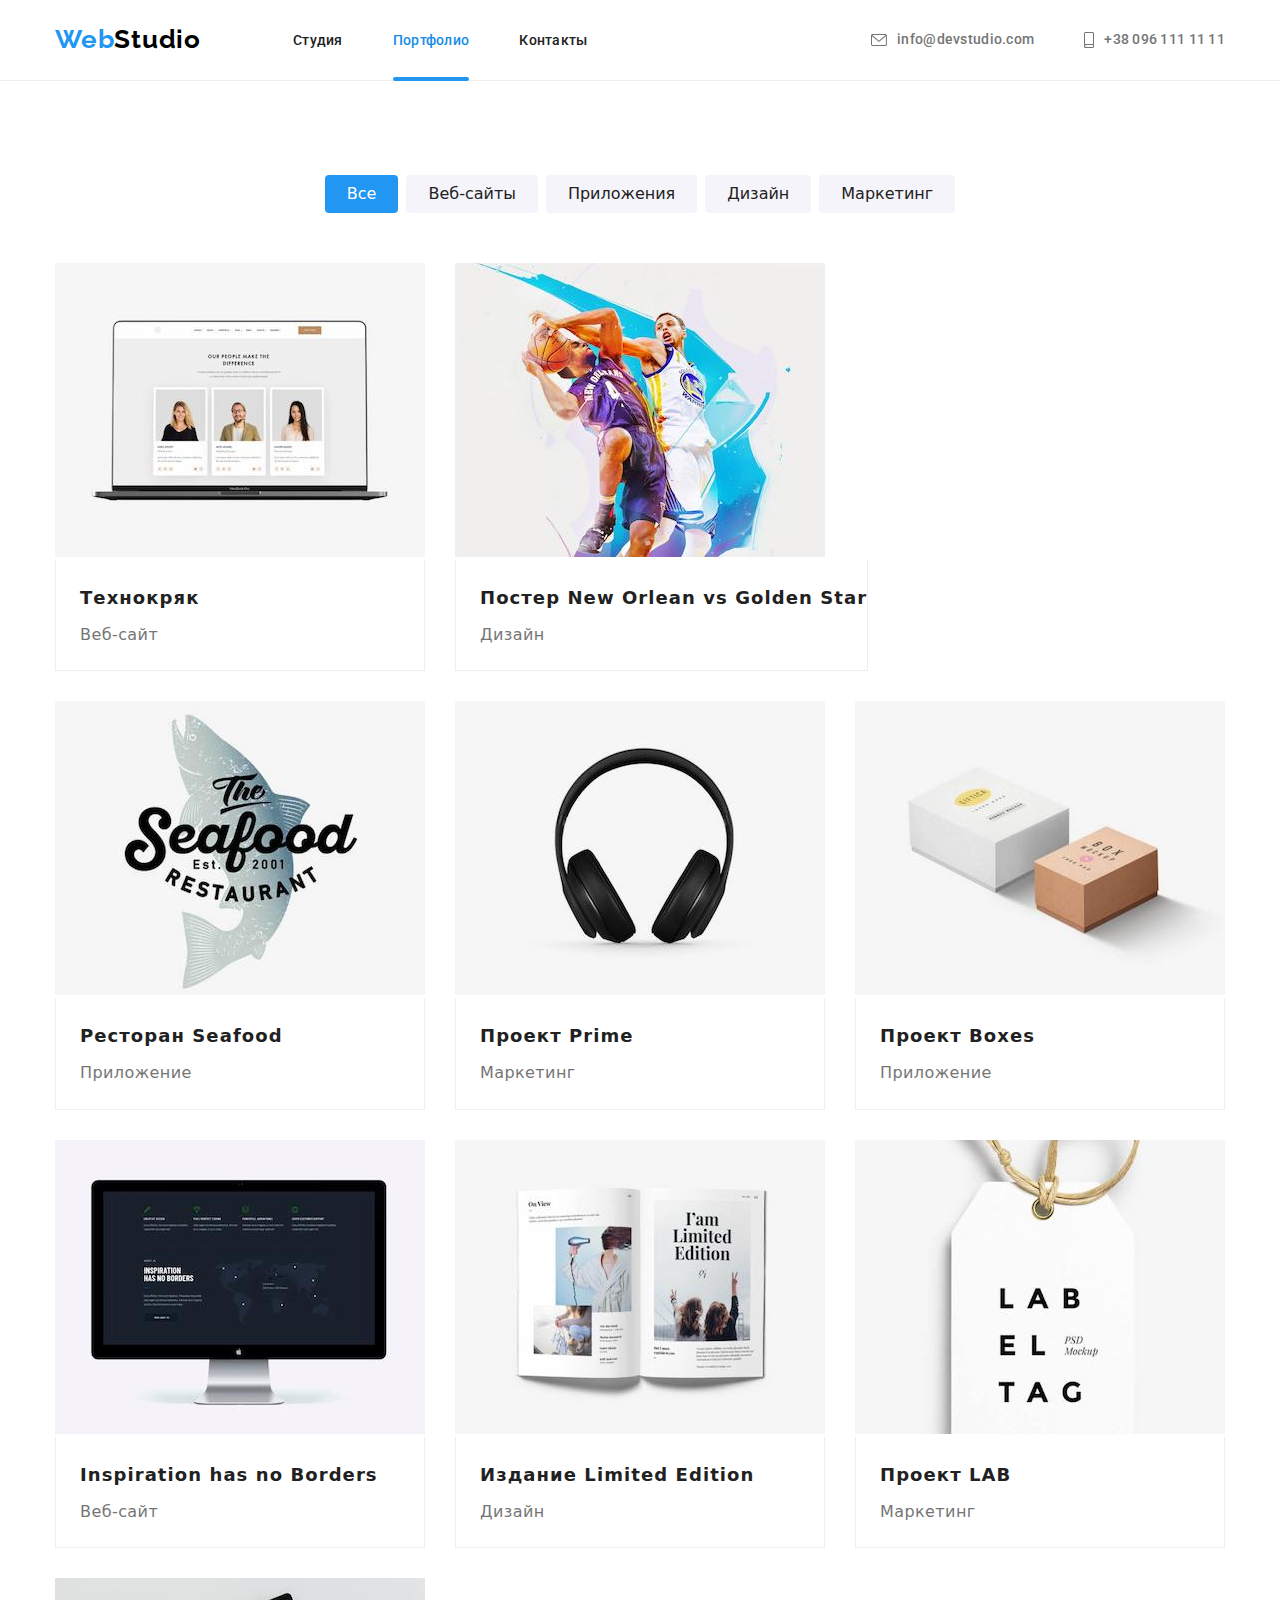
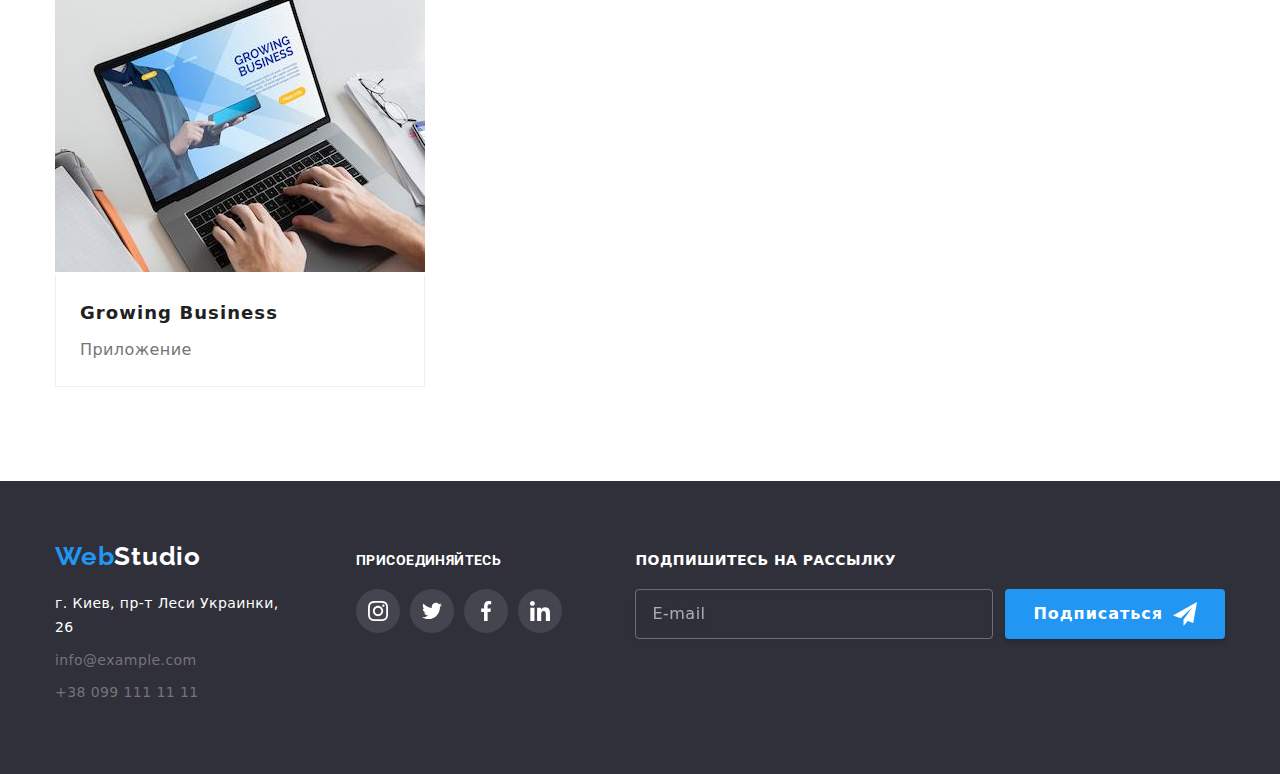
==== portfolio.html @ f3e34811 "Add files via upload" ====
<!DOCTYPE html>
<html lang="ru">
<head>
    <meta charset="UTF-8">
    <meta http-equiv="X-UA-Compatible" content="IE=edge">
    <meta name="viewport" content="width=device-width, initial-scale=1.0">
    <link rel="preconnect" href="https://fonts.googleapis.com">
    <link rel="preconnect" href="https://fonts.gstatic.com" crossorigin>
    <link href="https://fonts.googleapis.com/css2?family=Raleway:wght@700&family=Roboto:wght@400;500;700;900&display=swap" rel="stylesheet">
    <link rel="stylesheet" href="css/style.css">
    <link rel="stylesheet" href="css/modern-normalize.css">
    <title>Portfolio</title>
</head>
<body>
    <header class="header">
        <div class="header-conteiner container">
                <nav class="header-navigation">
                    <a href="" class="web header-logo">Web<span class="header-web">Studio</span></a>
                    <ul class="header-navigation-list">
                        <li class="header-navigation-item"><a href="index.html" class="header-nav-item">Студия</a></li>
                        <li class="header-navigation-item"><a href="portfolio.html" class="header-nav-item header-active">Портфолио</a></li>
                        <li class="header-navigation-item"><a href="" class="header-nav-item last">Контакты</a></li>
                    </ul>
                </nav>
                <ul class="header-contacts-list">
                    <li class="header-contact-li">
                        <a href="mailto:info@devstudio.com" class="header-contacts-item"><svg class="header-mail-icon">
                            <use href="images/icons.svg#icon-envelope"></use>
                        </svg>info@devstudio.com</a></li>
                    <li class="header-contact-li"><a href="tel:+380961111111" class="header-contacts-item"><svg class="header-phone-icon">
                        <use href="images/icons.svg#icon-smartphone"></use>
                    </svg>+38 096 111 11 11</a></li>
                </ul>
        </div>
</header>
    <main class="section">
        <div class="container">
            <h1 class="visually-hidden">Portfolio-main</h1>
                <ul class="portfolio-buttons">
                    <li><button type="button" class="button-active">Все</button></li>
                    <li><button type="button" class="second-buttons">Веб-сайты</button></li>
                    <li><button type="button" class="second-buttons">Приложения</button></li>
                    <li><button type="button" class="second-buttons">Дизайн</button></li>
                    <li><button type="button" class="second-buttons last">Маркетинг</button></li>
                </ul>
                <ul class="portfolio-list">
                    <li class="portfolio-item">
                        <a href="" class="portfolio-menu">
                            <div class="portfolio-menu-overlay">
                                <img src="images2/1.jpg" alt="Технокряк" width="370" height="294" class="portfolio-menu-img">
                                <p class="portfolio-overlay">Ресурс предлагает комплексные предложения с разным уровнем функционала и сервисов. Все это позволит посетителю получить исчерпывающие сведения о компании или частном лице.</p> 
                            </div>
                            <div class="portfolio-menu-text">                                
                                <h2 class="portfolio-list-head">Технокряк</h2>
                                <p class="portfolio-list-text">Веб-сайт</p>
                            </div>
                        </a>
                    </li>
                    <li class="portfolio-item">
                        <a href="" class="portfolio-menu">
                            <div class="portfolio-menu-overlay">
                                <img src="images2/2.jpg" alt="Постер" width="370" height="294" class="portfolio-menu-img">
                                <p class="portfolio-overlay">Ресурс предлагает комплексные предложения с разным уровнем функционала и сервисов. Все это позволит посетителю получить исчерпывающие сведения о компании или частном лице.</p> 
                            </div>                            
                            <div class="portfolio-menu-text"><h2 class="portfolio-list-head">Постер New Orlean vs Golden Star</h2>
                            <p class="portfolio-list-text">Дизайн</p></div>
                        </a>
                    </li>
                    <li class="portfolio-item">
                        <a href="" class="portfolio-menu">
                            <div class="portfolio-menu-overlay">
                                <img src="images2/3.jpg" alt="Ресторан" width="370" height="294" class="portfolio-menu-img">
                                <p class="portfolio-overlay">Ресурс предлагает комплексные предложения с разным уровнем функционала и сервисов. Все это позволит посетителю получить исчерпывающие сведения о компании или частном лице.</p> 
                            </div>                            
                            <div class="portfolio-menu-text"><h2 class="portfolio-list-head">Ресторан Seafood</h2>
                            <p class="portfolio-list-text">Приложение</p></div>
                        </a>
                    </li>
                    <li class="portfolio-item">
                        <a href="" class="portfolio-menu">
                            <div class="portfolio-menu-overlay">
                                <img src="images2/4.jpg" alt="Проект" width="370" height="294" class="portfolio-menu-img">
                                <p class="portfolio-overlay">Ресурс предлагает комплексные предложения с разным уровнем функционала и сервисов. Все это позволит посетителю получить исчерпывающие сведения о компании или частном лице.</p> 
                            </div>                            
                            <div class="portfolio-menu-text"><h2 class="portfolio-list-head">Проект Prime</h2>
                            <p class="portfolio-list-text">Маркетинг</p></div>
                        </a>
                    </li>
                    <li class="portfolio-item">
                        <a href="" class="portfolio-menu">
                            <div class="portfolio-menu-overlay">
                                <img src="images2/5.jpg" alt="Проект" width="370" height="294" class="portfolio-menu-img">
                                <p class="portfolio-overlay">Ресурс предлагает комплексные предложения с разным уровнем функционала и сервисов. Все это позволит посетителю получить исчерпывающие сведения о компании или частном лице.</p> 
                            </div>                            
                            <div class="portfolio-menu-text"><h2 class="portfolio-list-head">Проект Boxes</h2>
                            <p class="portfolio-list-text">Приложение</p></div>
                        </a>
                    </li>
                    <li class="portfolio-item">
                        <a href="" class="portfolio-menu">
                            <div class="portfolio-menu-overlay">
                                <img src="images2/6.jpg" alt="Вдохновение" width="370" height="294" class="portfolio-menu-img">
                                <p class="portfolio-overlay">Ресурс предлагает комплексные предложения с разным уровнем функционала и сервисов. Все это позволит посетителю получить исчерпывающие сведения о компании или частном лице.</p> 
                            </div>                            
                            <div class="portfolio-menu-text"><h2 lang="en" class="portfolio-list-head">Inspiration has no Borders</h2>
                            <p class="portfolio-list-text">Веб-сайт</p></div>
                        </a>
                    </li>
                    <li class="portfolio-item">
                        <a href="" class="portfolio-menu">
                            <div class="portfolio-menu-overlay">
                                <img src="images2/7.jpg" alt="Издание" width="370" height="294" class="portfolio-menu-img">
                                <p class="portfolio-overlay">Ресурс предлагает комплексные предложения с разным уровнем функционала и сервисов. Все это позволит посетителю получить исчерпывающие сведения о компании или частном лице.</p> 
                            </div>                            
                            <div class="portfolio-menu-text"><h2 class="portfolio-list-head"> Издание Limited Edition</h2>
                            <p class="portfolio-list-text">Дизайн</p></div>
                        </a>
                    </li>
                    <li class="portfolio-item">
                        <a href="" class="portfolio-menu">
                            <div class="portfolio-menu-overlay">
                                <img src="images2/8.jpg" alt="Проект" width="370" height="294" class="portfolio-menu-img">
                                <p class="portfolio-overlay">Ресурс предлагает комплексные предложения с разным уровнем функционала и сервисов. Все это позволит посетителю получить исчерпывающие сведения о компании или частном лице.</p> 
                            </div>                            
                            <div class="portfolio-menu-text"><h2 class="portfolio-list-head">Проект LAB</h2>
                            <p class="portfolio-list-text">Маркетинг</p></div>
                        </a>
                    </li>
                    <li class="portfolio-item">
                        <a href="" class="portfolio-menu">
                            <div class="portfolio-menu-overlay">
                                <img src="images2/9.jpg" alt="Бизнес" width="370" height="294" class="portfolio-menu-img">
                                <p class="portfolio-overlay">Ресурс предлагает комплексные предложения с разным уровнем функционала и сервисов. Все это позволит посетителю получить исчерпывающие сведения о компании или частном лице.</p> 
                            </div>
                            <div class="portfolio-menu-text"><h2 lang="en" class="portfolio-list-head">Growing Business</h2>
                            <p class="portfolio-list-text">Приложение</p></div>
                        </a>
                    </li>
                </ul> 
        </div>      
    </main>
    <footer>
        <div class="footer-container container">
            <div class="footer-part-first">
                <a href="" class="web last">Web<span class="footer-web">Studio</span></a>
                <address class="footer-addrerss">
                    <ul class="footer-list">
                        <li><p class="footer-addrerss-item">г. Киев, пр-т Леси Украинки, 26</p></li>
                        <li><a href="mailto:info@example.com" class="footer-addrerss-mail">info@example.com</a></li>
                        <li><a href="tel:+380991111111" class="footer-addrerss-mail">+38 099 111 11 11</a></li>
                    </ul>
                </address>
            </div>
            <div class="footer-connection">
                <p class="ftcnt-head">присоединяйтесь</p>
                <ul class="footer-connection-list">
                    <li class="footer-connection-item">
                        <a href="" class="footer-connect-sending">
                            <svg class="footer-connect-icon">
                                <use href="./images/icons.svg#icon-footerinstagram"></use>
                            </svg>
                        </a>
                    </li>
                    <li class="footer-connection-item">
                        <a href="" class="footer-connect-sending">
                            <svg class="footer-connect-icon">
                                <use href="./images/icons.svg#icon-footertwitter"></use>
                            </svg>
                        </a>
                    </li>
                    <li class="footer-connection-item">
                        <a href="" class="footer-connect-sending">
                            <svg class="footer-connect-icon">
                                <use href="./images/icons.svg#icon-footerfacebook"></use>
                            </svg>
                        </a>
                    </li>
                    <li class="footer-connection-item last">
                        <a href="" class="footer-connect-sending">
                            <svg class="footer-connect-icon">
                                <use href="./images/icons.svg#icon-footerlinkedin"></use>
                            </svg>
                        </a>
                    </li>
                </ul>
            </div>
            <div class="phonetic-div">
                <label for="footer-mail" class="phonetic-text">Подпишитесь на рассылку</label>
                <div class="phonetic">
                    <input type="text" name="phonetic" id="footer-mail" placeholder="E-mail" class="phonetic-input">
                    <button class="phonetic-btn" type="submit">Подписаться<svg class="phonetic-connect-icon">
                            <use href="./images/icons.svg#icon-telegram"></use>
                        </svg>
                    </button>
                </div>
            </div>
        </div>            
    </footer>
</body>
</html>
---- css/style.css ----
:root {
    --main: #fff;
    --sending: #2196F3;
    --after: #2196F3;
    --send-two: #188CE8;
    --main-text-color: #212121;
    --black: #000000;
    --second-main: #757575;
    --back: #2F303A;
    --second-back: #F5F4FA;
    --border-one: #ECECEC;
    --border-two: #EEEEEE;
    --border-three: #AFB1B8;
    --iconcolor: #AFB1B8;
    --footericon: #2F303A;
}
body {
    font-family: 'Roboto', sans-serif;
    background-color: var(--main);
    letter-spacing: 0.03em;
    font-size: 14px;
}
ul {list-style: none;
    margin: 0;
    padding: 0;
}
h1, h2, h3, h4, h5, h6, p {
    margin: 0;
    padding: 0;
}
img {
    max-width: 100%;
}
button {
    cursor: pointer;
}
.container {
    width: 1200px;
    padding-left: 15px;
    padding-right: 15px;
    margin-right: auto;
    margin-left: auto;
}
.our-job-head, 
.team-head, 
.first-button {
    text-align: center;
}
.team-list, 
.our-job-list, 
.details-list, .header, 
.header-navigation-list, 
.header-navigation, 
.header-contacts-list,
.portfolio-buttons {
    display: flex;
}
.section{
    padding-top: 94px;
    padding-bottom: 94px;
}
.visually-hidden {
    position: absolute;
    white-space: nowrap;
    width: 1px;
    height: 1px;
    overflow: hidden;
    border: 0;
    padding: 0;
    clip: rect(0 0 0 0);
    clip-path: inset(50%);
    margin: -1px;
  }

/*--------------------------------------HEADER-------------------------------------------*/

.header {
    align-items: center;
    justify-content: space-between;
    border-bottom: 1px solid var(--border-one);
}
.header-conteiner {
    display: inline-flex;
}
.header-navigation {
    align-items: center;

}
.header-logo {
    padding-top: 24px;
    padding-bottom: 25px;
}
.web {
    font-family: 'Raleway';
    color: var(--sending);
    text-decoration: none;
    font-weight: 700;
    font-size: 26px;
    line-height: 1.2;
    letter-spacing: 0.03em;
    margin-right: 92px;
}
.header-web {
    color: var(--black);
}
.header-navigation-list {


}
.header-navigation-item {

}
.header-nav-item {
    position: relative;
    font-family: 'Roboto';
    font-weight: 500;
    line-height: 1.1;
    letter-spacing: 0.02em;
    color: var(--main-text-color);
    margin-right: 50px;
    text-decoration: none;
    padding-top: 32px;
    padding-bottom: 32px;

}
.header-contacts-list {
    align-items: center;
    margin-left: auto;
}
.header-contact-li {
}
.header-mail-icon {
    width: 16px;
    height: 12px;
    margin-right: 10px;
    fill: currentColor;
}
.header-phone-icon {
    width: 10px;
    height: 16px;
    margin-right: 10px;
    fill: currentColor;
}
.header-contacts-item {
    font-family: 'Roboto';
    font-weight: 500;
    line-height: 1.1;
    letter-spacing: 0.02em;
    color: var(--second-main);
    text-decoration: none;
    display: flex;
    align-items: center;
    padding-top: 32px;
    padding-bottom: 32px;
}
.header-contact-li+.header-contact-li {
    margin-left: 50px;
}
.header-active {
    color: var(--send-two);
}
.header-active::after {
    content: '';
    position: absolute;
    bottom: -1px;
    left: 0;
    background-color: var(--after);
    border-radius: 2px;
    height: 4px;
    width: 100%;
}
.header-nav-item:hover, 
.header-nav-item:focus, 
.header-contacts-item:hover, 
.header-contacts-item:focus {
    position: relative;
    color: var(--sending);
    transition-property: color;
    transition-duration: 250ms;
    transition-timing-function: cubic-bezier(0.4, 0, 0.2, 1);
}
.header-mail-icon:hover,
.header-mail-icon:focus,
.header-phone-icon:hover,
.header-phone-icon:focus {
    fill: currentColor;
    transition-property: color;
    transition-duration: 250ms;
    transition-timing-function: cubic-bezier(0.4, 0, 0.2, 1);
}

/*------------------------------------FOOTER-----------------------------------*/

footer {
    background-color: var(--back);
    padding-top: 60px;
    padding-bottom: 60px;
}
.footer-container {
    display: flex;
    align-items: baseline;
}
.footer-part-first {

}
.footer-web {
    color: var(--main);
}
.footer-list {
    padding-left: 0;
    width: 231px;
}
.footer-addrerss {
    font-style: normal;
    margin-top: 20px;
}
.footer-addrerss-item {
    color: var(--main);
    margin-bottom: 0;
    line-height: 1.7;
    font-weight: 400;
    margin-bottom: 9px;
}
.footer-addrerss-tel, 
.footer-addrerss-mail {
    color: var(--second-main);
    line-height: 1.7;
    font-weight: 400;
    text-decoration: none;
}
.footer-addrerss-tel:hover, 
.footer-addrerss-mail:hover, 
.footer-addrerss-tel:focus, 
.footer-addrerss-mail:focus {
    color: var(--sending);
    transition-property: color;
    transition-duration: 250ms;
    transition-timing-function: cubic-bezier(0.4, 0, 0.2, 1);
} 
.footer-addrerss-mail {
    margin-bottom: 9px;
    display: block;
}
.footer-connection {
    margin-left: 70px;
}
.ftcnt-head {
    font-family: 'Roboto', sans-serif;
    font-weight: 700;
    font-size: 14px;
    line-height: 1.14;
    text-transform: uppercase;
    color: var(--main);
    margin-bottom: 20px;
}
.footer-connection-list {
    display: flex;
}
.footer-connection-item {
    width: 44px;
    height: 44px;
    margin-right: 10px;
    border-radius: 50%;
    text-align: center;
    background: rgba(255, 255, 255,0.1);
}
.footer-connect-sending {

}
.footer-connect-icon {
    width: 44px;
    height: 44px;
    padding: 12px;
    fill: var(--main);
}
.footer-connection-item:hover,
.footer-connection-item:active {
    background-color: var(--sending);
    opacity: 1;
    transition-property: background-color;
    transition-duration: 250ms;
    transition-timing-function: cubic-bezier(0.4, 0, 0.2, 1);
}



/*------------------------------------phonetic-----------------------------------*/
.phonetic-div {
    margin-left: auto;
}

.phonetic {
    display: flex;
    justify-content: center;
    align-items: center;
    margin-top: 20px;

}

.phonetic-text {
    font-style: normal;
    font-weight: 700;
    font-size: 14px;
    line-height: 1.14;
    letter-spacing: 0.03em;
    text-transform: uppercase;
    color: var(--main);
    margin-bottom: 20px;
    
}

.phonetic-input {
    width: 358px;
    height: 50px;
    border: 1px solid rgba(255, 255, 255, 0.3);
    box-sizing: border-box;
    filter: drop-shadow(0px 4px 4px rgba(0, 0, 0, 0.15));
    border-radius: 4px;
    background-color: transparent;
    padding-left: 16px;
    color: rgba(255, 255, 255, 0.6);
}

.phonetic-input:hover,
.phonetic-input:focus {
    border: 1px solid var(--sending);
    transition-property: border;
    transition-duration: 250ms;
    transition-timing-function: cubic-bezier(0.4, 0, 0.2, 1);
}
.phonetic-input::placeholder {
    font-style: normal;
    font-weight: 400;
    font-size: 16px;
    line-height: 1.25;
    display: flex;
    align-items: center;
    letter-spacing: 0.03em;
    color: rgba(255, 255, 255, 0.6);
}

.phonetic-btn {
    padding: 10px 28px;
    margin-left: 12px;   
    font-style: normal;
    font-weight: 700;
    font-size: 16px;
    line-height: 1.88;
    display: flex;
    align-items: center;
    text-align: center;
    letter-spacing: 0.06em;
    color: var(--main);
    background-color: var(--sending);
    box-shadow: 0px 4px 4px rgba(0, 0, 0, 0.15);
    border-radius: 4px;
    border: none;
}

.phonetic-connect-icon {
    width: 24px;
    height: 24px;
    margin-left: 10px;

}


/*-----------------------FIRST MAIN  SECTION-----------------------------------*/

.main-section {
    max-width: 1600px;
    margin: 0 auto;
    background-color: var(--back);
    background-image: linear-gradient(rgba(47, 48, 58, 0.4), rgba(47, 48, 58, 0.4)), url('../images/bgimghw4.jpg');
    background-position: center;
    background-repeat: no-repeat;
    padding-top: 200px;
    padding-bottom: 200px;
    text-align: center;
}
.main-container {

}
.main-header {
    color: var(--main);
    font-weight: 900;
    font-size: 44px;
    line-height: 1.4;
    letter-spacing: 0.06em;
    text-transform: uppercase;
    margin-bottom: 30px;
}
.first-button {
    color: var(--main);
    background-color: var(--sending);
    font-family: inherit;
    font-weight: 700;
    font-size: 16px;
    line-height: 1.9;
    letter-spacing: 0.06em;
    padding: 10px 32px;
    border-radius: 4px;
    border: none;
}
.first-button:hover {
    background-color: var(--send-two);
    transition-property: background-color;
    transition-duration: 250ms;
    transition-timing-function: cubic-bezier(0.4, 0, 0.2, 1);
}

/*------------------------------------DETAILS-----------------------------------*/

.details-list {

}
.details-item {
    width: 270px;
    margin-right: 30px;
}
.details-icon-container {
    height: 120px;
    align-items: center;
    justify-content: center;
    display: flex;
    background-color: var(--second-back);
    margin-bottom: 30px;
}
.details-icon {
    width: 70px;
    height: 70px;
}
.details-head {
    font-family: 'Roboto';
    color: var(--main-text-color);
    font-weight: 700;
    font-size: 14px;
    line-height: 1.1;
    text-transform: uppercase;
    margin-bottom: 10px;
}
.details-text {
    color: var(--second-main);
    font-weight: 400;
    line-height: 1.7;
}

/*--------------------------------------WORK-------------------------------------------*/

.webpict {
    max-width: 100%;
    display: block;
    height: auto;
}
.job {
    padding-top: 0;
}
.our-job-head {
    color: var(--main-text-color);
    font-weight: 700;
    font-size: 36px;
    line-height: 1.2;
    text-align: center;
    margin-bottom: 50px;
    margin-top: 0;
}
.our-job-list,
.team-list {
    justify-content: space-between;
    padding: 0;
}
.our-job-item {
    position: relative;
}
.job-text {
    position: absolute;
    width: 100%;
    height: 70px;
    display: flex;
    align-items: center;
    justify-content: center;
    bottom: 0;
    color: var(--main);
    font-weight: 700;
    font-size: 14px;
    line-height: 1.14;
    text-align: center;
    letter-spacing: 0.03em;
    text-transform: uppercase;
    background-color: rgba(47, 48, 58, 0.8);
}

/*--------------------------------------TEAM-------------------------------------------*/

.team-section {
    background-color: var(--second-back);
}
.team-head {
    color: var(--main-text-color);
    font-weight: 700;
    font-size: 36px;
    line-height: 1.2;
    text-align: center;
    margin-bottom: 50px;
    margin-top: 0;
}
.team-item {
    background-color: var(--main);
    box-shadow: 0px 1px 3px rgba(0, 0, 0, 0.12), 0px 1px 1px rgba(0, 0, 0, 0.14), 0px 2px 1px rgba(0, 0, 0, 0.2);
    border-radius: 0px 0px 4px 4px;
}
.name {
    font-weight: 500;
    font-size: 16px;
    line-height: 1.2;
    text-align: center;
    margin-bottom: 10px;
    margin-top: 30px;
}
.profession {
    color: var(--second-main);
    font-weight: 400;
    font-size: 16px;
    line-height: 1.2;
    text-align: center;
    margin-bottom: 16px;
}
.team-connection {

}
.team-connect-list {
    display: flex;
    justify-content: center;
    margin-bottom: 30px;
}
.team-connect-item {
    width: 44px;
    height: 44px;
    border-radius: 50%;
    margin-right: 10px;
    text-align: center;
}
.team-connect-sending {
    transition-property: fill;
    transition-duration: 250ms;
    transition-timing-function: cubic-bezier(0.4, 0, 0.2, 1);

}
.team-connect-item:hover,
.team-connect-item:focus {
    background-color: var(--sending);
    opacity: 1;
    fill: var(--main);
    transition-property: background-color, fill;
    transition-duration: 250ms;
    transition-timing-function: cubic-bezier(0.4, 0, 0.2, 1);
} 
.team-connect-icon:hover,
.team-connect-icon:focus {
    fill: var(--main);
    opacity: 1;
}
.team-connect-icon {
    text-align: center;
    width: 44px;
    height: 44px;
    padding: 12px;
    fill: var(--iconcolor);
}

/*-------------------------------------CLIENTS------------------------*/

.clients {
}
.clients-head {
    font-weight: 700;
    font-size: 36px;
    line-height: 1.17;
    text-align: center;
    letter-spacing: 0.03em;
    color: var(--main-text-color);
    margin-bottom: 50px;
}
.clients-list {
    display: flex;
}
.clients-item {
    margin-right: 30px;
    text-align: center;
}
.clients-sending {

}
.clients-icon {
    width: 170px;
    height: 92px;
    fill: var(--iconcolor);
    padding: 16px 32px;
    border-radius: 4px;
    border: 1px solid var(--border-three);
}
.clients-icon:hover,
.clients-icon:focus {
    fill: var(--sending);
    fill-opacity: 1;
    border: 1px solid var(--sending);
    transition-property: fill, border;
    transition-duration: 250ms;
    transition-timing-function: cubic-bezier(0.4, 0, 0.2, 1);
}

/*--------------------------------------PORTFOLIO-------------------------------------------*/

.portfolio-buttons {
    justify-content: center;
    margin-bottom: 50px;
    margin-top: 0;
}
.button-active,
.second-buttons {
    font-family: inherit;
    font-weight: 500;
    font-size: 16px;
    line-height: 1.6;
    text-align: center;
    padding: 6px 22px;
    border: none;
    margin-right: 8px;
    border-radius: 4px;
}
.button-active {
    color: var(--main);
    background-color: var(--sending);
}
.second-buttons {
    color: var(--main-text-color);
    background-color: var(--second-back);
}
.button-active:hover,
.second-buttons:hover,
.button-active:focus,
.second-buttons:focus {
    background-color: var(--sending);
    color: var(--main);
    box-shadow: 0px 3px 1px rgba(0, 0, 0, 0.1), 0px 1px 2px rgba(0, 0, 0, 0.08), 0px 2px 2px rgba(0, 0, 0, 0.12);
    transition-property: background-color, color, box-shadow;
    transition-duration: 250ms;
    transition-timing-function: cubic-bezier(0.4, 0, 0.2, 1);
}  
.portfolio-menu {
    text-decoration: none;
    display: block;
}
.portfolio-menu-overlay {
    position: relative;
    overflow: hidden;
}
.portfolio-menu-img {
    margin-bottom: 0;
}
.portfolio-menu-text {
    border-left: 1px solid var(--border-two);
    border-right: 1px solid var(--border-two);
    border-bottom: 1px solid var(--border-two);
    padding: 20px 0 20px 24px;
    overflow: hidden;
}
.portfolio-list {
    display: flex;
    flex-wrap: wrap;
    margin-left: -30px;
    margin-top: -30px;
}
.portfolio-item {
    margin-top: 30px;
    margin-left: 30px;
}
.portfolio-menu:hover {
    box-shadow: 0px 1px 1px rgba(0, 0, 0, 0.12), 0px 4px 4px rgba(0, 0, 0, 0.06), 1px 4px 6px rgba(0, 0, 0, 0.16);
    transition-property: box-shadow;
    transition-duration: 250ms;
    transition-timing-function: cubic-bezier(0.4, 0, 0.2, 1);
}
.portfolio-menu:hover .portfolio-overlay {
    transform: translateY(0);
    transition-property: transform;
    transition-duration: 250ms;
    transition-timing-function: cubic-bezier(0.4, 0, 0.2, 1);
}
.portfolio-list-head {
    color: var(--main-text-color);
    font-weight: 700;
    font-size: 18px;
    line-height: 2;
    letter-spacing: 0.06em;
    margin-bottom: 4px;
}
.portfolio-list-text {
    color: var(--second-main);
    font-weight: 400;
    font-size: 16px;
    line-height: 1.9;
}
.portfolio-overlay {
    position: absolute;
    width: 100%;
    height: 100%;
    right: 0;
    bottom: 0;
    font-weight: 400;
    font-size: 18px;
    line-height: 1.55;
    letter-spacing: 0.03em;
    color: var(--main);
    background: rgba(33, 150, 243, 0.9);
    transform: translateY(100%);
    transition-duration: 250ms;
    transition-timing-function: cubic-bezier(0.4, 0, 0.2, 1);
    padding-left: 24px;
    padding-right: 24px;
    padding-top: 63px;
}


/*-----------------------MODAL MAIN---------------------------------*/
.backdrop {
    position: fixed;
    top: 0;
    left: 0;
    width: 100%;
    height: 100%;
    background-color: rgba(0, 0, 0, 0.2);
    transform: scale(1);
    transition-duration: 250ms;
    transition-timing-function: cubic-bezier(0.4, 0, 0.2, 1);
}
.backdrop.is-hidden {
    visibility: hidden;
    opacity: 0;
    pointer-events: none;
}
.modal-main {
    position: absolute;
    top: 50%;
    left: 50%;
    transform: translate(-50%, -50%);
    width: 528px;
    height: 581px;
    background-color: var(--main);
    border-radius: 4px;
    align-items: center;
    padding: 40px;


}
.modal-main-text {
}
.modal-close-btn {
    position: absolute;
    top: 8px;
    right: 8px;
    width: 30px;
    height: 30px;
    border-radius: 50%;
    border: 1px solid rgba(0, 0, 0, 0.1);
    background-color: transparent;
    justify-content: center;
}
.modal-close-btn-icon {
    position: absolute;
    top: 50%;
    left: 50%;
    transform: translate(-50%, -50%);
    width: 30px;
    height: 30px;
    padding: 10px;
    text-align: center;
}

.modal-close-btn-icon:hover, .modal-close-btn-icon:focus {
    fill: var(--sending);
}


.modal-top-text {
    font-style: normal;
    font-weight: 700;
    font-size: 20px;
    line-height: 1.15;
    text-align: center;
    letter-spacing: 0.03em;
    color: var(--main-text-color);
    margin-bottom: 12px;
}

.modal-label {
    font-family: 'Roboto';
    font-style: normal;
    font-weight: 400;
    font-size: 12px;
    line-height: 1.17;
    letter-spacing: 0.01em;
    color: var(--second-main);
}

.modal-input {
    height: 40px;
    border: 1px solid rgba(33, 33, 33, 0.2);
    border-radius: 4px;
    width: 100%;
    margin-top: 4px;
    margin-bottom: 10px;
    padding-left: 42px;
    transition-property: border, outline;
    transition-duration: 250ms;
    transition-timing-function: cubic-bezier(0.4, 0, 0.2, 1);
}

.modal-input:hover, .modal-input:focus {
        border: 1px solid var(--sending);
        outline: var(--sending);
}

.modal-textarea {
    height: 120px;
    width: 100%;
    border: 1px solid rgba(33, 33, 33, 0.2);
    border-radius: 4px;
    resize: none;
    padding: 12px 16px;
    margin-top: 4px;
    margin-bottom: 20px;
        transition-property: border, outline;
            transition-duration: 250ms;
            transition-timing-function: cubic-bezier(0.4, 0, 0.2, 1);
}

.modal-textarea:hover, .modal-textarea:focus{
            border: 1px solid var(--sending);
            outline: var(--sending);

}
.modal-textarea:placeholder {
    font-style: normal;
    font-weight: 400;
    font-size: 12px;
    line-height: 1.17;
    letter-spacing: 0.01em;
    color: rgba(117, 117, 117, 0.5);
}

.modal-div {
    position: relative;
}

.modal-name-icon {
    position: absolute;
    width: 18px;
    height: 18px;
    left: 12px;
    top: 45%;
    fill: currentColor;
    transform: translateY(-50%);
}

.modal-input:hover,
.modal-input:focus + .modal-name-icon {
    fill: var(--sending);
}


.modal-button {
    color: var(--main);
    background-color: var(--sending);
    font-family: inherit;
    font-weight: 700;
    font-size: 16px;
    line-height: 1.9;
    letter-spacing: 0.06em;
    padding: 10px 55px;
    border-radius: 4px;
    border: none;
    margin-top: 30px;
    margin-right: auto;
    margin-left: auto;
    display: flex;
}


.modal-check-text {
        font-weight: 400;
        font-size: 14px;
        line-height: 1.7;
        letter-spacing: 0.03em;
        color: var(--second-main);
}

.modal-check-span {
    display: flex;
    justify-content: center;
    align-items: center;
}

.modal-check-span::before {
    content: '';
    width: 16px;
    height: 15px;
    border: 2px solid var(--main-text-color);
    border-radius: 2px;
    display: inline-block;
    margin-right: 8px;
    transition-property: border;
    transition-duration: 250ms;
    transition-timing-function: cubic-bezier(0.4, 0, 0.2, 1);
}

.modal-check-span:focus::before,
.modal-check-span:hover::before {
    border: 2px solid var(--sending);

}

.checkbox:checked + .modal-check-span::before {
    background-origin: border-box;
    background-size: contain;
    background-position: center;
    border-color: transparent;
    background-color: var(--main);
    background-image: url('../images/iconcheck.svg');
}

.checkbox:hover + .modal-check-span::before,
.checkbox:focus +.modal-check-span::before {
    border: 2px solid var(--sending);
}


.modal-link {
        font-weight: 400;
        font-size: 14px;
        line-height: 1.7;
        letter-spacing: 0.03em;
        text-decoration-line: underline;
        color: var(--sending);
}

/*---------------------IMPORTANT-------------*/
.last {
    margin-right: 0;
}
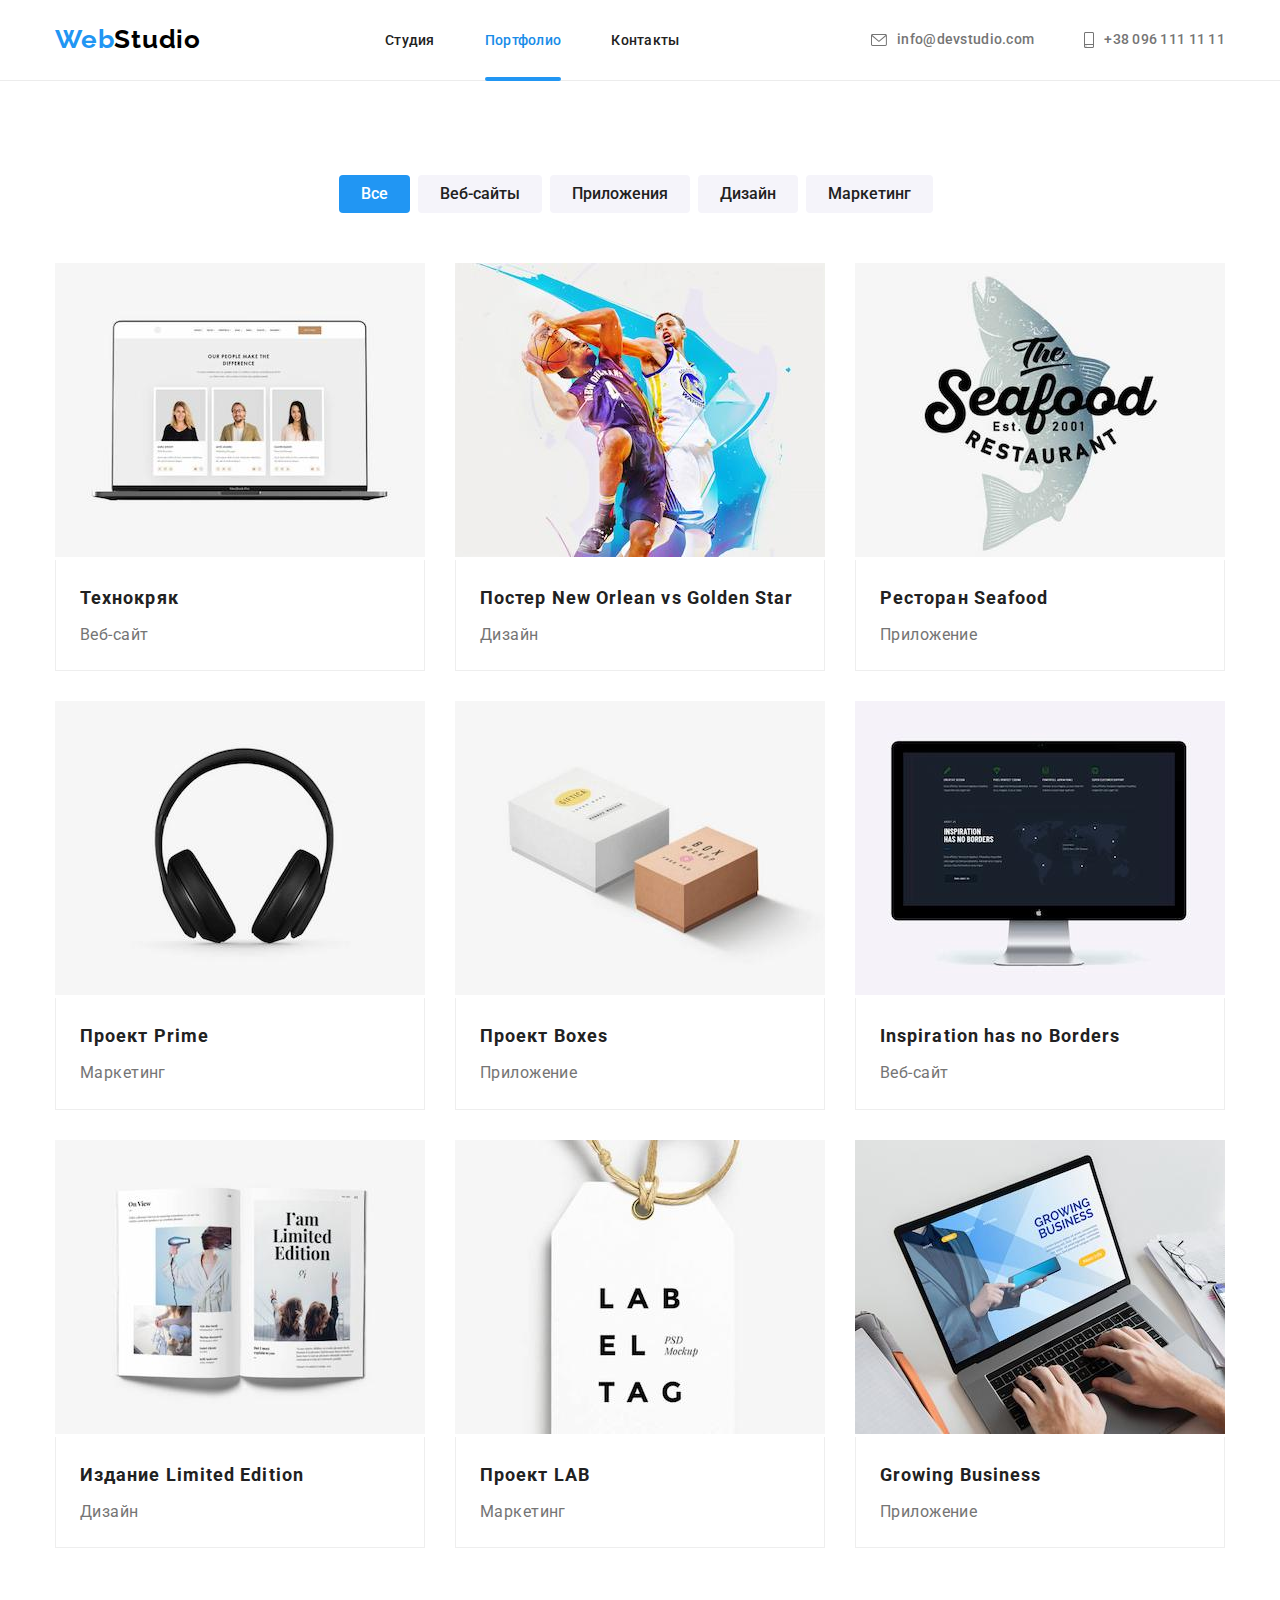
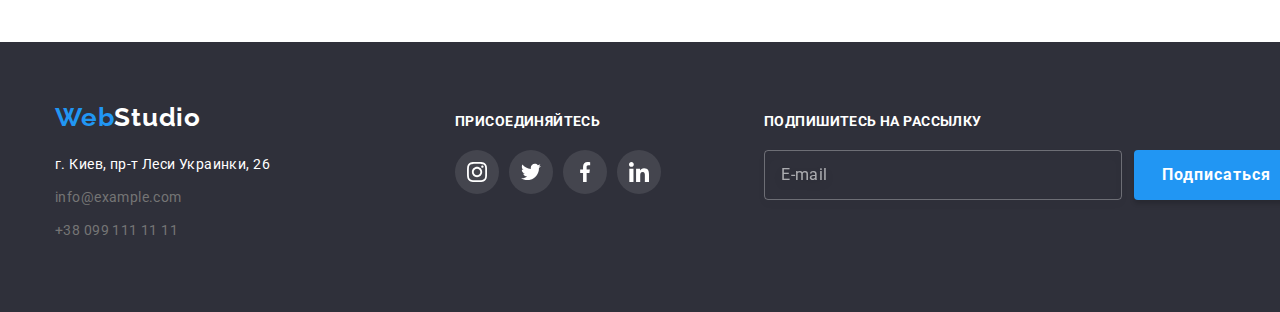
==== commit 1c0126ea: "add" ====
--- a/portfolio.html
+++ b/portfolio.html
@@ -9,192 +9,213 @@
     <link href="https://fonts.googleapis.com/css2?family=Raleway:wght@700&family=Roboto:wght@400;500;700;900&display=swap" rel="stylesheet">
     <link rel="stylesheet" href="css/style.css">
     <link rel="stylesheet" href="css/modern-normalize.css">
+    <link rel="stylesheet" href="css/main.min.css">
     <title>Portfolio</title>
 </head>
 <body>
     <header class="header">
-        <div class="header-conteiner container">
-                <nav class="header-navigation">
-                    <a href="" class="web header-logo">Web<span class="header-web">Studio</span></a>
-                    <ul class="header-navigation-list">
-                        <li class="header-navigation-item"><a href="index.html" class="header-nav-item">Студия</a></li>
-                        <li class="header-navigation-item"><a href="portfolio.html" class="header-nav-item header-active">Портфолио</a></li>
-                        <li class="header-navigation-item"><a href="" class="header-nav-item last">Контакты</a></li>
-                    </ul>
-                </nav>
-                <ul class="header-contacts-list">
-                    <li class="header-contact-li">
-                        <a href="mailto:info@devstudio.com" class="header-contacts-item"><svg class="header-mail-icon">
-                            <use href="images/icons.svg#icon-envelope"></use>
-                        </svg>info@devstudio.com</a></li>
-                    <li class="header-contact-li"><a href="tel:+380961111111" class="header-contacts-item"><svg class="header-phone-icon">
-                        <use href="images/icons.svg#icon-smartphone"></use>
-                    </svg>+38 096 111 11 11</a></li>
+        <div class="container header__container">
+            <nav class="navigation">
+                <a href="" class="logo header__logo">Web<span class="logo logo--dark">Studio</span>
+                </a>
+                <ul class="navigation-list">
+                    <li class="navigation-list__item">
+                        <a href="index.html" class="navigation-list__link ">Студия</a>
+                    </li>
+                    <li class="navigation-list__item">
+                        <a href="portfolio.html" class="navigation-list__link navigation-list__link--active">Портфолио</a>
+                    </li>
+                    <li class="navigation-list__item">
+                        <a href="" class="navigation-list__link">Контакты</a>
+                    </li>
                 </ul>
+            </nav>
+            <ul class="contacts">
+                <li class="contacts__item">
+                    <a href="mailto:info@devstudio.com" class="contacts__link"><svg class="contacts__mail-icon">
+                            <use href="./images/icons.svg#icon-envelope"></use>
+                        </svg>info@devstudio.com</a>
+                </li>
+                <li class="contacts__item">
+                    <a href="tel:+380961111111" class="contacts__link"><svg class="contacts__tel-icon">
+                            <use href="./images/icons.svg#icon-smartphone"></use>
+                        </svg>+38 096 111 11 11</a>
+                </li>
+            </ul>
         </div>
-</header>
+    </header>
     <main class="section">
         <div class="container">
             <h1 class="visually-hidden">Portfolio-main</h1>
-                <ul class="portfolio-buttons">
-                    <li><button type="button" class="button-active">Все</button></li>
-                    <li><button type="button" class="second-buttons">Веб-сайты</button></li>
-                    <li><button type="button" class="second-buttons">Приложения</button></li>
-                    <li><button type="button" class="second-buttons">Дизайн</button></li>
-                    <li><button type="button" class="second-buttons last">Маркетинг</button></li>
+                <ul class="btn-list">
+                    <li class="btn-list__item">
+                        <button type="button" class="btn-list__btn btn-list__btn--active">Все</button>
+                    </li>
+                    <li class="btn-list__item">
+                        <button type="button" class="btn-list__btn">Веб-сайты</button>
+                    </li>
+                    <li class="btn-list__item">
+                        <button type="button" class="btn-list__btn">Приложения</button>
+                    </li>
+                    <li class="btn-list__item">
+                        <button type="button" class="btn-list__btn">Дизайн</button>
+                    </li>
+                    <li class="btn-list__item">
+                        <button type="button" class="btn-list__btn">Маркетинг</button>
+                    </li>
                 </ul>
                 <ul class="portfolio-list">
-                    <li class="portfolio-item">
-                        <a href="" class="portfolio-menu">
-                            <div class="portfolio-menu-overlay">
-                                <img src="images2/1.jpg" alt="Технокряк" width="370" height="294" class="portfolio-menu-img">
-                                <p class="portfolio-overlay">Ресурс предлагает комплексные предложения с разным уровнем функционала и сервисов. Все это позволит посетителю получить исчерпывающие сведения о компании или частном лице.</p> 
+                    <li class="portfolio-list__item">
+                        <a href="" class="portfolio-list__link">
+                            <div class="portfolio-list__overlay">
+                                <img src="images2/1.jpg" alt="Технокряк" width="370" height="294" class="portfolio-list__img">
+                                <p class="portfolio-list__overlay-text">Ресурс предлагает комплексные предложения с разным уровнем функционала и сервисов. Все это позволит посетителю получить исчерпывающие сведения о компании или частном лице.</p> 
                             </div>
-                            <div class="portfolio-menu-text">                                
-                                <h2 class="portfolio-list-head">Технокряк</h2>
-                                <p class="portfolio-list-text">Веб-сайт</p>
+                            <div class="portfolio-list__text-div">
+                                <h2 class="portfolio-list__head">Технокряк</h2>
+                                <p class="portfolio-list__text">Веб-сайт</p>
                             </div>
                         </a>
                     </li>
-                    <li class="portfolio-item">
-                        <a href="" class="portfolio-menu">
-                            <div class="portfolio-menu-overlay">
-                                <img src="images2/2.jpg" alt="Постер" width="370" height="294" class="portfolio-menu-img">
-                                <p class="portfolio-overlay">Ресурс предлагает комплексные предложения с разным уровнем функционала и сервисов. Все это позволит посетителю получить исчерпывающие сведения о компании или частном лице.</p> 
-                            </div>                            
-                            <div class="portfolio-menu-text"><h2 class="portfolio-list-head">Постер New Orlean vs Golden Star</h2>
-                            <p class="portfolio-list-text">Дизайн</p></div>
-                        </a>
-                    </li>
-                    <li class="portfolio-item">
-                        <a href="" class="portfolio-menu">
-                            <div class="portfolio-menu-overlay">
-                                <img src="images2/3.jpg" alt="Ресторан" width="370" height="294" class="portfolio-menu-img">
-                                <p class="portfolio-overlay">Ресурс предлагает комплексные предложения с разным уровнем функционала и сервисов. Все это позволит посетителю получить исчерпывающие сведения о компании или частном лице.</p> 
-                            </div>                            
-                            <div class="portfolio-menu-text"><h2 class="portfolio-list-head">Ресторан Seafood</h2>
-                            <p class="portfolio-list-text">Приложение</p></div>
-                        </a>
-                    </li>
-                    <li class="portfolio-item">
-                        <a href="" class="portfolio-menu">
-                            <div class="portfolio-menu-overlay">
-                                <img src="images2/4.jpg" alt="Проект" width="370" height="294" class="portfolio-menu-img">
-                                <p class="portfolio-overlay">Ресурс предлагает комплексные предложения с разным уровнем функционала и сервисов. Все это позволит посетителю получить исчерпывающие сведения о компании или частном лице.</p> 
-                            </div>                            
-                            <div class="portfolio-menu-text"><h2 class="portfolio-list-head">Проект Prime</h2>
-                            <p class="portfolio-list-text">Маркетинг</p></div>
-                        </a>
-                    </li>
-                    <li class="portfolio-item">
-                        <a href="" class="portfolio-menu">
-                            <div class="portfolio-menu-overlay">
-                                <img src="images2/5.jpg" alt="Проект" width="370" height="294" class="portfolio-menu-img">
-                                <p class="portfolio-overlay">Ресурс предлагает комплексные предложения с разным уровнем функционала и сервисов. Все это позволит посетителю получить исчерпывающие сведения о компании или частном лице.</p> 
-                            </div>                            
-                            <div class="portfolio-menu-text"><h2 class="portfolio-list-head">Проект Boxes</h2>
-                            <p class="portfolio-list-text">Приложение</p></div>
-                        </a>
-                    </li>
-                    <li class="portfolio-item">
-                        <a href="" class="portfolio-menu">
-                            <div class="portfolio-menu-overlay">
-                                <img src="images2/6.jpg" alt="Вдохновение" width="370" height="294" class="portfolio-menu-img">
-                                <p class="portfolio-overlay">Ресурс предлагает комплексные предложения с разным уровнем функционала и сервисов. Все это позволит посетителю получить исчерпывающие сведения о компании или частном лице.</p> 
-                            </div>                            
-                            <div class="portfolio-menu-text"><h2 lang="en" class="portfolio-list-head">Inspiration has no Borders</h2>
-                            <p class="portfolio-list-text">Веб-сайт</p></div>
-                        </a>
-                    </li>
-                    <li class="portfolio-item">
-                        <a href="" class="portfolio-menu">
-                            <div class="portfolio-menu-overlay">
-                                <img src="images2/7.jpg" alt="Издание" width="370" height="294" class="portfolio-menu-img">
-                                <p class="portfolio-overlay">Ресурс предлагает комплексные предложения с разным уровнем функционала и сервисов. Все это позволит посетителю получить исчерпывающие сведения о компании или частном лице.</p> 
-                            </div>                            
-                            <div class="portfolio-menu-text"><h2 class="portfolio-list-head"> Издание Limited Edition</h2>
-                            <p class="portfolio-list-text">Дизайн</p></div>
-                        </a>
-                    </li>
-                    <li class="portfolio-item">
-                        <a href="" class="portfolio-menu">
-                            <div class="portfolio-menu-overlay">
-                                <img src="images2/8.jpg" alt="Проект" width="370" height="294" class="portfolio-menu-img">
-                                <p class="portfolio-overlay">Ресурс предлагает комплексные предложения с разным уровнем функционала и сервисов. Все это позволит посетителю получить исчерпывающие сведения о компании или частном лице.</p> 
-                            </div>                            
-                            <div class="portfolio-menu-text"><h2 class="portfolio-list-head">Проект LAB</h2>
-                            <p class="portfolio-list-text">Маркетинг</p></div>
-                        </a>
-                    </li>
-                    <li class="portfolio-item">
-                        <a href="" class="portfolio-menu">
-                            <div class="portfolio-menu-overlay">
-                                <img src="images2/9.jpg" alt="Бизнес" width="370" height="294" class="portfolio-menu-img">
-                                <p class="portfolio-overlay">Ресурс предлагает комплексные предложения с разным уровнем функционала и сервисов. Все это позволит посетителю получить исчерпывающие сведения о компании или частном лице.</p> 
+                    <li class="portfolio-list__item">
+                        <a href="" class="portfolio-list__link">
+                            <div class="portfolio-list__overlay">
+                                <img src="images2/2.jpg" alt="Постер" width="370" height="294" class="portfolio-list__img">
+                                <p class="portfolio-list__overlay-text">Ресурс предлагает комплексные предложения с разным уровнем функционала и сервисов. Все это позволит посетителю получить исчерпывающие сведения о компании или частном лице.</p> 
+                            </div>                            
+                            <div class="portfolio-list__text-div"><h2 class="portfolio-list__head">Постер New Orlean vs Golden Star</h2>
+                            <p class="portfolio-list__text">Дизайн</p></div>
+                        </a>
+                    </li>
+                    <li class="portfolio-list__item">
+                        <a href="" class="portfolio-list__link">
+                            <div class="portfolio-list__overlay">
+                                <img src="images2/3.jpg" alt="Ресторан" width="370" height="294" class="portfolio-list__img">
+                                <p class="portfolio-list__overlay-text">Ресурс предлагает комплексные предложения с разным уровнем функционала и сервисов. Все это позволит посетителю получить исчерпывающие сведения о компании или частном лице.</p> 
+                            </div>                            
+                            <div class="portfolio-list__text-div"><h2 class="portfolio-list__head">Ресторан Seafood</h2>
+                            <p class="portfolio-list__text">Приложение</p></div>
+                        </a>
+                    </li>
+                    <li class="portfolio-list__item">
+                        <a href="" class="portfolio-list__link">
+                            <div class="portfolio-list__overlay">
+                                <img src="images2/4.jpg" alt="Проект" width="370" height="294" class="portfolio-list__img">
+                                <p class="portfolio-list__overlay-text">Ресурс предлагает комплексные предложения с разным уровнем функционала и сервисов. Все это позволит посетителю получить исчерпывающие сведения о компании или частном лице.</p> 
+                            </div>                            
+                            <div class="portfolio-list__text-div"><h2 class="portfolio-list__head">Проект Prime</h2>
+                            <p class="portfolio-list__text">Маркетинг</p></div>
+                        </a>
+                    </li>
+                    <li class="portfolio-list__item">
+                        <a href="" class="portfolio-list__link">
+                            <div class="portfolio-list__overlay">
+                                <img src="images2/5.jpg" alt="Проект" width="370" height="294" class="portfolio-list__img">
+                                <p class="portfolio-list__overlay-text">Ресурс предлагает комплексные предложения с разным уровнем функционала и сервисов. Все это позволит посетителю получить исчерпывающие сведения о компании или частном лице.</p> 
+                            </div>                            
+                            <div class="portfolio-list__text-div"><h2 class="portfolio-list__head">Проект Boxes</h2>
+                            <p class="portfolio-list__text">Приложение</p></div>
+                        </a>
+                    </li>
+                    <li class="portfolio-list__item">
+                        <a href="" class="portfolio-list__link">
+                            <div class="portfolio-list__overlay">
+                                <img src="images2/6.jpg" alt="Вдохновение" width="370" height="294" class="portfolio-list__img">
+                                <p class="portfolio-list__overlay-text">Ресурс предлагает комплексные предложения с разным уровнем функционала и сервисов. Все это позволит посетителю получить исчерпывающие сведения о компании или частном лице.</p> 
+                            </div>                            
+                            <div class="portfolio-list__text-div"><h2 lang="en" class="portfolio-list__head">Inspiration has no Borders</h2>
+                            <p class="portfolio-list__text">Веб-сайт</p></div>
+                        </a>
+                    </li>
+                    <li class="portfolio-list__item">
+                        <a href="" class="portfolio-list__link">
+                            <div class="portfolio-list__overlay">
+                                <img src="images2/7.jpg" alt="Издание" width="370" height="294" class="portfolio-list__img">
+                                <p class="portfolio-list__overlay-text">Ресурс предлагает комплексные предложения с разным уровнем функционала и сервисов. Все это позволит посетителю получить исчерпывающие сведения о компании или частном лице.</p> 
+                            </div>                            
+                            <div class="portfolio-list__text-div"><h2 class="portfolio-list__head"> Издание Limited Edition</h2>
+                            <p class="portfolio-list__text">Дизайн</p></div>
+                        </a>
+                    </li>
+                    <li class="portfolio-list__item">
+                        <a href="" class="portfolio-list__link">
+                            <div class="portfolio-list__overlay">
+                                <img src="images2/8.jpg" alt="Проект" width="370" height="294" class="portfolio-list__img">
+                                <p class="portfolio-list__overlay-text">Ресурс предлагает комплексные предложения с разным уровнем функционала и сервисов. Все это позволит посетителю получить исчерпывающие сведения о компании или частном лице.</p> 
+                            </div>                            
+                            <div class="portfolio-list__text-div"><h2 class="portfolio-list__head">Проект LAB</h2>
+                            <p class="portfolio-list__text">Маркетинг</p></div>
+                        </a>
+                    </li>
+                    <li class="portfolio-list__item">
+                        <a href="" class="portfolio-list__link">
+                            <div class="portfolio-list__overlay">
+                                <img src="images2/9.jpg" alt="Бизнес" width="370" height="294" class="portfolio-list__img">
+                                <p class="portfolio-list__overlay-text">Ресурс предлагает комплексные предложения с разным уровнем функционала и сервисов. Все это позволит посетителю получить исчерпывающие сведения о компании или частном лице.</p> 
                             </div>
-                            <div class="portfolio-menu-text"><h2 lang="en" class="portfolio-list-head">Growing Business</h2>
-                            <p class="portfolio-list-text">Приложение</p></div>
+                            <div class="portfolio-list__text-div"><h2 lang="en" class="portfolio-list__head">Growing Business</h2>
+                            <p class="portfolio-list__text">Приложение</p></div>
                         </a>
                     </li>
                 </ul> 
         </div>      
     </main>
-    <footer>
-        <div class="footer-container container">
-            <div class="footer-part-first">
-                <a href="" class="web last">Web<span class="footer-web">Studio</span></a>
-                <address class="footer-addrerss">
-                    <ul class="footer-list">
-                        <li><p class="footer-addrerss-item">г. Киев, пр-т Леси Украинки, 26</p></li>
-                        <li><a href="mailto:info@example.com" class="footer-addrerss-mail">info@example.com</a></li>
-                        <li><a href="tel:+380991111111" class="footer-addrerss-mail">+38 099 111 11 11</a></li>
+    <footer class="footer">
+        <div class="container footer-container">
+            <div class="adress-container">
+                <a href="" class="logo footer__logo">Web<span class="logo logo--light">Studio</span>
+                </a>
+                <address class="footer-adress">
+                    <ul class="footer-adress-list">
+                        <li class="footer-adress-list__item">
+                            <p class="footer-adress-list__text">г. Киев, пр-т Леси Украинки, 26</p>
+                        </li>
+                        <li class="footer-adress-list__item">
+                            <a href="mailto:info@example.com" class="footer-adress-list__link">info@example.com</a>
+                        </li>
+                        <li class="footer-adress-list__item">
+                            <a href="tel:+380991111111" class="footer-adress-list__link">+38 099 111 11 11</a>
+                        </li>
                     </ul>
                 </address>
             </div>
-            <div class="footer-connection">
-                <p class="ftcnt-head">присоединяйтесь</p>
-                <ul class="footer-connection-list">
-                    <li class="footer-connection-item">
-                        <a href="" class="footer-connect-sending">
-                            <svg class="footer-connect-icon">
+            <div class="footer-contacts">
+                <h3 class="footer-contacts__head">присоединяйтесь</h3>
+                <ul class="footer-contacts-list">
+                    <li class="footer-contacts-list__item">
+                        <a href=""><svg class="footer-contacts__icon">
                                 <use href="./images/icons.svg#icon-footerinstagram"></use>
-                            </svg>
-                        </a>
-                    </li>
-                    <li class="footer-connection-item">
-                        <a href="" class="footer-connect-sending">
-                            <svg class="footer-connect-icon">
+                            </svg></a>
+                    </li>
+                    <li class="footer-contacts-list__item">
+                        <a href=""><svg class="footer-contacts__icon">
                                 <use href="./images/icons.svg#icon-footertwitter"></use>
-                            </svg>
-                        </a>
-                    </li>
-                    <li class="footer-connection-item">
-                        <a href="" class="footer-connect-sending">
-                            <svg class="footer-connect-icon">
+                            </svg></a>
+                    </li>
+                    <li class="footer-contacts-list__item">
+                        <a href=""><svg class="footer-contacts__icon">
                                 <use href="./images/icons.svg#icon-footerfacebook"></use>
-                            </svg>
-                        </a>
-                    </li>
-                    <li class="footer-connection-item last">
-                        <a href="" class="footer-connect-sending">
-                            <svg class="footer-connect-icon">
+                            </svg></a>
+                    </li>
+                    <li class="footer-contacts-list__item">
+                        <a href=""><svg class="footer-contacts__icon">
                                 <use href="./images/icons.svg#icon-footerlinkedin"></use>
-                            </svg>
-                        </a>
+                            </svg></a>
                     </li>
                 </ul>
             </div>
             <div class="phonetic-div">
-                <label for="footer-mail" class="phonetic-text">Подпишитесь на рассылку</label>
-                <div class="phonetic">
-                    <input type="text" name="phonetic" id="footer-mail" placeholder="E-mail" class="phonetic-input">
-                    <button class="phonetic-btn" type="submit">Подписаться<svg class="phonetic-connect-icon">
+                <label for="text" class="phonetic__text">Подпишитесь на рассылку</label>
+                <form class="phonetic">
+                    <input type="text" id="text" placeholder="E-mail" class="phonetic__input">
+                    <button type="submit" class="phonetic__btn">Подписаться
+                        <svg class="phonetic__icon">
                             <use href="./images/icons.svg#icon-telegram"></use>
                         </svg>
                     </button>
-                </div>
+                </form>
             </div>
-        </div>            
+        </div>
     </footer>
 </body>
 </html>--- a/css/style.css
+++ b/css/style.css
@@ -41,20 +41,6 @@
     margin-right: auto;
     margin-left: auto;
 }
-.our-job-head, 
-.team-head, 
-.first-button {
-    text-align: center;
-}
-.team-list, 
-.our-job-list, 
-.details-list, .header, 
-.header-navigation-list, 
-.header-navigation, 
-.header-contacts-list,
-.portfolio-buttons {
-    display: flex;
-}
 .section{
     padding-top: 94px;
     padding-bottom: 94px;
@@ -70,27 +56,29 @@
     clip: rect(0 0 0 0);
     clip-path: inset(50%);
     margin: -1px;
-  }
+}
 
 /*--------------------------------------HEADER-------------------------------------------*/
 
 .header {
+    display: flex;
     align-items: center;
     justify-content: space-between;
     border-bottom: 1px solid var(--border-one);
 }
-.header-conteiner {
+.header__container {
     display: inline-flex;
 }
-.header-navigation {
-    align-items: center;
-
-}
-.header-logo {
+.navigation {
+    align-items: center;
+    display: flex;
+
+}
+.header__logo {
     padding-top: 24px;
     padding-bottom: 25px;
 }
-.web {
+.logo {
     font-family: 'Raleway';
     color: var(--sending);
     text-decoration: none;
@@ -100,17 +88,18 @@
     letter-spacing: 0.03em;
     margin-right: 92px;
 }
-.header-web {
+.logo--dark {
     color: var(--black);
 }
-.header-navigation-list {
-
-
-}
-.header-navigation-item {
-
-}
-.header-nav-item {
+.navigation-list {
+    display: flex;
+
+
+}
+.navigation-list__item {
+
+}
+.navigation-list__link {
     position: relative;
     font-family: 'Roboto';
     font-weight: 500;
@@ -123,25 +112,26 @@
     padding-bottom: 32px;
 
 }
-.header-contacts-list {
+.contacts {
+    display: flex;
     align-items: center;
     margin-left: auto;
 }
-.header-contact-li {
-}
-.header-mail-icon {
+.contacts__item {
+}
+.contacts__mail-icon {
     width: 16px;
     height: 12px;
     margin-right: 10px;
     fill: currentColor;
 }
-.header-phone-icon {
+.contacts__tel-icon {
     width: 10px;
     height: 16px;
     margin-right: 10px;
     fill: currentColor;
 }
-.header-contacts-item {
+.contacts__link {
     font-family: 'Roboto';
     font-weight: 500;
     line-height: 1.1;
@@ -153,13 +143,13 @@
     padding-top: 32px;
     padding-bottom: 32px;
 }
-.header-contact-li+.header-contact-li {
+.contacts__item + .contacts__item {
     margin-left: 50px;
 }
-.header-active {
+.navigation-list__link--active {
     color: var(--send-two);
 }
-.header-active::after {
+.navigation-list__link--active::after {
     content: '';
     position: absolute;
     bottom: -1px;
@@ -169,20 +159,20 @@
     height: 4px;
     width: 100%;
 }
-.header-nav-item:hover, 
-.header-nav-item:focus, 
-.header-contacts-item:hover, 
-.header-contacts-item:focus {
+.navigation-list__link:hover, 
+.navigation-list__link:focus, 
+.contacts__link:hover, 
+.contacts__link:focus {
     position: relative;
     color: var(--sending);
     transition-property: color;
     transition-duration: 250ms;
     transition-timing-function: cubic-bezier(0.4, 0, 0.2, 1);
 }
-.header-mail-icon:hover,
-.header-mail-icon:focus,
-.header-phone-icon:hover,
-.header-phone-icon:focus {
+.contacts__mail-icon:hover,
+.contacts__mail-icon:focus,
+.contacts__tel-icon:hover,
+.contacts__tel-icon:focus {
     fill: currentColor;
     transition-property: color;
     transition-duration: 250ms;
@@ -200,51 +190,50 @@
     display: flex;
     align-items: baseline;
 }
-.footer-part-first {
-
-}
-.footer-web {
-    color: var(--main);
-}
-.footer-list {
+/* .footer-part-first {
+
+} */
+.logo--light{
+    color: var(--main);
+}
+.footer-adress {
     padding-left: 0;
     width: 231px;
 }
-.footer-addrerss {
+.footer-adress-list {
     font-style: normal;
     margin-top: 20px;
 }
-.footer-addrerss-item {
+.footer-adress-list__item {
     color: var(--main);
     margin-bottom: 0;
     line-height: 1.7;
     font-weight: 400;
     margin-bottom: 9px;
 }
-.footer-addrerss-tel, 
-.footer-addrerss-mail {
+.footer-adress-list__link {
     color: var(--second-main);
     line-height: 1.7;
     font-weight: 400;
     text-decoration: none;
 }
-.footer-addrerss-tel:hover, 
-.footer-addrerss-mail:hover, 
-.footer-addrerss-tel:focus, 
-.footer-addrerss-mail:focus {
+.footer-adress-list__link:hover, 
+.footer-adress-list__link:hover, 
+.footer-adress-list__link:focus, 
+.footer-adress-list__link:focus {
     color: var(--sending);
     transition-property: color;
     transition-duration: 250ms;
     transition-timing-function: cubic-bezier(0.4, 0, 0.2, 1);
 } 
-.footer-addrerss-mail {
+.footer-adress-list__link {
     margin-bottom: 9px;
     display: block;
 }
-.footer-connection {
+.footer-contacts {
     margin-left: 70px;
 }
-.ftcnt-head {
+.footer-contacts__head {
     font-family: 'Roboto', sans-serif;
     font-weight: 700;
     font-size: 14px;
@@ -253,10 +242,10 @@
     color: var(--main);
     margin-bottom: 20px;
 }
-.footer-connection-list {
-    display: flex;
-}
-.footer-connection-item {
+.footer-contacts-list {
+    display: flex;
+}
+.footer-contacts-list__item {
     width: 44px;
     height: 44px;
     margin-right: 10px;
@@ -264,17 +253,16 @@
     text-align: center;
     background: rgba(255, 255, 255,0.1);
 }
-.footer-connect-sending {
-
-}
-.footer-connect-icon {
+
+
+.footer-contacts__icon {
     width: 44px;
     height: 44px;
     padding: 12px;
     fill: var(--main);
 }
-.footer-connection-item:hover,
-.footer-connection-item:active {
+.footer-contacts-list__item:hover,
+.footer-contacts-list__item:active {
     background-color: var(--sending);
     opacity: 1;
     transition-property: background-color;
@@ -286,7 +274,7 @@
 
 /*------------------------------------phonetic-----------------------------------*/
 .phonetic-div {
-    margin-left: auto;
+    margin-left: 93px;
 }
 
 .phonetic {
@@ -297,7 +285,7 @@
 
 }
 
-.phonetic-text {
+.phonetic__text {
     font-style: normal;
     font-weight: 700;
     font-size: 14px;
@@ -309,7 +297,7 @@
     
 }
 
-.phonetic-input {
+.phonetic__input {
     width: 358px;
     height: 50px;
     border: 1px solid rgba(255, 255, 255, 0.3);
@@ -321,14 +309,14 @@
     color: rgba(255, 255, 255, 0.6);
 }
 
-.phonetic-input:hover,
-.phonetic-input:focus {
+.phonetic__input:hover,
+.phonetic__input:focus {
     border: 1px solid var(--sending);
     transition-property: border;
     transition-duration: 250ms;
     transition-timing-function: cubic-bezier(0.4, 0, 0.2, 1);
 }
-.phonetic-input::placeholder {
+.phonetic__input::placeholder {
     font-style: normal;
     font-weight: 400;
     font-size: 16px;
@@ -339,7 +327,7 @@
     color: rgba(255, 255, 255, 0.6);
 }
 
-.phonetic-btn {
+.phonetic__btn {
     padding: 10px 28px;
     margin-left: 12px;   
     font-style: normal;
@@ -357,7 +345,7 @@
     border: none;
 }
 
-.phonetic-connect-icon {
+.phonetic__icon {
     width: 24px;
     height: 24px;
     margin-left: 10px;
@@ -365,9 +353,9 @@
 }
 
 
-/*-----------------------FIRST MAIN  SECTION-----------------------------------*/
-
-.main-section {
+/*-----------------------HERO-----------------------------------*/
+
+.hero {
     max-width: 1600px;
     margin: 0 auto;
     background-color: var(--back);
@@ -378,10 +366,8 @@
     padding-bottom: 200px;
     text-align: center;
 }
-.main-container {
-
-}
-.main-header {
+
+.hero__header {
     color: var(--main);
     font-weight: 900;
     font-size: 44px;
@@ -390,9 +376,10 @@
     text-transform: uppercase;
     margin-bottom: 30px;
 }
-.first-button {
+.hero__btn {
     color: var(--main);
     background-color: var(--sending);
+    text-align: center;
     font-family: inherit;
     font-weight: 700;
     font-size: 16px;
@@ -402,7 +389,7 @@
     border-radius: 4px;
     border: none;
 }
-.first-button:hover {
+.hero__btn:hover {
     background-color: var(--send-two);
     transition-property: background-color;
     transition-duration: 250ms;
@@ -412,13 +399,14 @@
 /*------------------------------------DETAILS-----------------------------------*/
 
 .details-list {
-
-}
-.details-item {
+    display: flex;
+
+}
+.details-list__item {
     width: 270px;
     margin-right: 30px;
 }
-.details-icon-container {
+.icon-container {
     height: 120px;
     align-items: center;
     justify-content: center;
@@ -426,11 +414,11 @@
     background-color: var(--second-back);
     margin-bottom: 30px;
 }
-.details-icon {
+.details-list__icon {
     width: 70px;
     height: 70px;
 }
-.details-head {
+.details-list__head {
     font-family: 'Roboto';
     color: var(--main-text-color);
     font-weight: 700;
@@ -439,7 +427,7 @@
     text-transform: uppercase;
     margin-bottom: 10px;
 }
-.details-text {
+.details-list__text {
     color: var(--second-main);
     font-weight: 400;
     line-height: 1.7;
@@ -447,15 +435,16 @@
 
 /*--------------------------------------WORK-------------------------------------------*/
 
-.webpict {
+.work-list__image {
     max-width: 100%;
     display: block;
     height: auto;
 }
-.job {
+.work {
     padding-top: 0;
 }
-.our-job-head {
+.work__head {
+    text-align: center;
     color: var(--main-text-color);
     font-weight: 700;
     font-size: 36px;
@@ -464,15 +453,15 @@
     margin-bottom: 50px;
     margin-top: 0;
 }
-.our-job-list,
-.team-list {
+.work-list {
+    display: flex;
     justify-content: space-between;
     padding: 0;
 }
-.our-job-item {
+.work-list__item {
     position: relative;
 }
-.job-text {
+.work-list__text {
     position: absolute;
     width: 100%;
     height: 70px;
@@ -492,10 +481,10 @@
 
 /*--------------------------------------TEAM-------------------------------------------*/
 
-.team-section {
+.team {
     background-color: var(--second-back);
 }
-.team-head {
+.team__head {
     color: var(--main-text-color);
     font-weight: 700;
     font-size: 36px;
@@ -504,12 +493,18 @@
     margin-bottom: 50px;
     margin-top: 0;
 }
-.team-item {
+.team-list {
+    display: flex;
+        justify-content: space-between;
+        padding: 0;
+
+}
+.team-list__item {
     background-color: var(--main);
     box-shadow: 0px 1px 3px rgba(0, 0, 0, 0.12), 0px 1px 1px rgba(0, 0, 0, 0.14), 0px 2px 1px rgba(0, 0, 0, 0.2);
     border-radius: 0px 0px 4px 4px;
 }
-.name {
+.team-list__name {
     font-weight: 500;
     font-size: 16px;
     line-height: 1.2;
@@ -517,7 +512,7 @@
     margin-bottom: 10px;
     margin-top: 30px;
 }
-.profession {
+.team-list__profession {
     color: var(--second-main);
     font-weight: 400;
     font-size: 16px;
@@ -525,29 +520,28 @@
     text-align: center;
     margin-bottom: 16px;
 }
-.team-connection {
-
-}
-.team-connect-list {
+
+
+.connect-list {
     display: flex;
     justify-content: center;
     margin-bottom: 30px;
 }
-.team-connect-item {
+.connect-list__item {
     width: 44px;
     height: 44px;
     border-radius: 50%;
     margin-right: 10px;
     text-align: center;
 }
-.team-connect-sending {
+.connect-list__link {
     transition-property: fill;
     transition-duration: 250ms;
     transition-timing-function: cubic-bezier(0.4, 0, 0.2, 1);
 
 }
-.team-connect-item:hover,
-.team-connect-item:focus {
+.connect-list__item:hover,
+.connect-list__item:focus {
     background-color: var(--sending);
     opacity: 1;
     fill: var(--main);
@@ -555,12 +549,12 @@
     transition-duration: 250ms;
     transition-timing-function: cubic-bezier(0.4, 0, 0.2, 1);
 } 
-.team-connect-icon:hover,
-.team-connect-icon:focus {
+.connect-list__icon:hover,
+.connect-list__icon:focus {
     fill: var(--main);
     opacity: 1;
 }
-.team-connect-icon {
+.connect-list__icon {
     text-align: center;
     width: 44px;
     height: 44px;
@@ -572,7 +566,7 @@
 
 .clients {
 }
-.clients-head {
+.clients__head {
     font-weight: 700;
     font-size: 36px;
     line-height: 1.17;
@@ -584,14 +578,13 @@
 .clients-list {
     display: flex;
 }
-.clients-item {
+.clients-list__item {
     margin-right: 30px;
     text-align: center;
 }
-.clients-sending {
-
-}
-.clients-icon {
+
+
+.clients-list__icon {
     width: 170px;
     height: 92px;
     fill: var(--iconcolor);
@@ -599,8 +592,8 @@
     border-radius: 4px;
     border: 1px solid var(--border-three);
 }
-.clients-icon:hover,
-.clients-icon:focus {
+.clients-list__icon:hover,
+.clients-list__icon:focus {
     fill: var(--sending);
     fill-opacity: 1;
     border: 1px solid var(--sending);
@@ -611,13 +604,13 @@
 
 /*--------------------------------------PORTFOLIO-------------------------------------------*/
 
-.portfolio-buttons {
+.btn-list {
+    display: flex;
     justify-content: center;
     margin-bottom: 50px;
     margin-top: 0;
 }
-.button-active,
-.second-buttons {
+.btn-list__btn {
     font-family: inherit;
     font-weight: 500;
     font-size: 16px;
@@ -627,19 +620,16 @@
     border: none;
     margin-right: 8px;
     border-radius: 4px;
-}
-.button-active {
-    color: var(--main);
-    background-color: var(--sending);
-}
-.second-buttons {
     color: var(--main-text-color);
     background-color: var(--second-back);
 }
-.button-active:hover,
-.second-buttons:hover,
-.button-active:focus,
-.second-buttons:focus {
+.btn-list__btn--active {
+    color: var(--main);
+    background-color: var(--sending);
+}
+
+.btn-list__btn:hover,
+.btn-list__btn:focus {
     background-color: var(--sending);
     color: var(--main);
     box-shadow: 0px 3px 1px rgba(0, 0, 0, 0.1), 0px 1px 2px rgba(0, 0, 0, 0.08), 0px 2px 2px rgba(0, 0, 0, 0.12);
@@ -647,18 +637,18 @@
     transition-duration: 250ms;
     transition-timing-function: cubic-bezier(0.4, 0, 0.2, 1);
 }  
-.portfolio-menu {
+.portfolio-list__link {
     text-decoration: none;
     display: block;
 }
-.portfolio-menu-overlay {
+.portfolio-list__overlay {
     position: relative;
     overflow: hidden;
 }
-.portfolio-menu-img {
+.portfolio-list__img {
     margin-bottom: 0;
 }
-.portfolio-menu-text {
+.portfolio-list__text-div {
     border-left: 1px solid var(--border-two);
     border-right: 1px solid var(--border-two);
     border-bottom: 1px solid var(--border-two);
@@ -671,23 +661,23 @@
     margin-left: -30px;
     margin-top: -30px;
 }
-.portfolio-item {
+.portfolio-list__item {
     margin-top: 30px;
     margin-left: 30px;
 }
-.portfolio-menu:hover {
+.portfolio-list__link:hover {
     box-shadow: 0px 1px 1px rgba(0, 0, 0, 0.12), 0px 4px 4px rgba(0, 0, 0, 0.06), 1px 4px 6px rgba(0, 0, 0, 0.16);
     transition-property: box-shadow;
     transition-duration: 250ms;
     transition-timing-function: cubic-bezier(0.4, 0, 0.2, 1);
 }
-.portfolio-menu:hover .portfolio-overlay {
+.portfolio-list__link:hover .portfolio-list__overlay-text {
     transform: translateY(0);
     transition-property: transform;
     transition-duration: 250ms;
     transition-timing-function: cubic-bezier(0.4, 0, 0.2, 1);
 }
-.portfolio-list-head {
+.portfolio-list__head {
     color: var(--main-text-color);
     font-weight: 700;
     font-size: 18px;
@@ -695,13 +685,13 @@
     letter-spacing: 0.06em;
     margin-bottom: 4px;
 }
-.portfolio-list-text {
+.portfolio-list__text {
     color: var(--second-main);
     font-weight: 400;
     font-size: 16px;
     line-height: 1.9;
 }
-.portfolio-overlay {
+.portfolio-list__overlay-text {
     position: absolute;
     width: 100%;
     height: 100%;
@@ -750,11 +740,8 @@
     border-radius: 4px;
     align-items: center;
     padding: 40px;
-
-
-}
-.modal-main-text {
-}
+}
+
 .modal-close-btn {
     position: absolute;
     top: 8px;
@@ -766,7 +753,7 @@
     background-color: transparent;
     justify-content: center;
 }
-.modal-close-btn-icon {
+.modal-close-btn__icon {
     position: absolute;
     top: 50%;
     left: 50%;
@@ -777,12 +764,13 @@
     text-align: center;
 }
 
-.modal-close-btn-icon:hover, .modal-close-btn-icon:focus {
+.modal-close-btn__icon:hover,
+.modal-close-btn__icon:focus {
     fill: var(--sending);
 }
 
 
-.modal-top-text {
+.modal-main__top-text {
     font-style: normal;
     font-weight: 700;
     font-size: 20px;
@@ -793,7 +781,7 @@
     margin-bottom: 12px;
 }
 
-.modal-label {
+.modal-form__label {
     font-family: 'Roboto';
     font-style: normal;
     font-weight: 400;
@@ -803,7 +791,7 @@
     color: var(--second-main);
 }
 
-.modal-input {
+.modal-form__input {
     height: 40px;
     border: 1px solid rgba(33, 33, 33, 0.2);
     border-radius: 4px;
@@ -816,12 +804,12 @@
     transition-timing-function: cubic-bezier(0.4, 0, 0.2, 1);
 }
 
-.modal-input:hover, .modal-input:focus {
+.modal-form__input:hover, .modal-form__input:focus {
         border: 1px solid var(--sending);
         outline: var(--sending);
 }
 
-.modal-textarea {
+.modal-form__textarea {
     height: 120px;
     width: 100%;
     border: 1px solid rgba(33, 33, 33, 0.2);
@@ -835,12 +823,13 @@
             transition-timing-function: cubic-bezier(0.4, 0, 0.2, 1);
 }
 
-.modal-textarea:hover, .modal-textarea:focus{
+.modal-form__textarea:hover, 
+.modal-form__textarea:focus{
             border: 1px solid var(--sending);
             outline: var(--sending);
 
 }
-.modal-textarea:placeholder {
+.modal-form__textarea:placeholder {
     font-style: normal;
     font-weight: 400;
     font-size: 12px;
@@ -849,11 +838,11 @@
     color: rgba(117, 117, 117, 0.5);
 }
 
-.modal-div {
+.modal-form__div {
     position: relative;
 }
 
-.modal-name-icon {
+.modal-form__icon {
     position: absolute;
     width: 18px;
     height: 18px;
@@ -863,13 +852,13 @@
     transform: translateY(-50%);
 }
 
-.modal-input:hover,
-.modal-input:focus + .modal-name-icon {
+.modal-form__input:hover,
+.modal-form__input:focus + .modal-form__icon {
     fill: var(--sending);
 }
 
 
-.modal-button {
+.modal-form__btn {
     color: var(--main);
     background-color: var(--sending);
     font-family: inherit;
@@ -887,7 +876,7 @@
 }
 
 
-.modal-check-text {
+.modal-form__check-text {
         font-weight: 400;
         font-size: 14px;
         line-height: 1.7;
@@ -895,13 +884,13 @@
         color: var(--second-main);
 }
 
-.modal-check-span {
+.modal-form__check-span {
     display: flex;
     justify-content: center;
     align-items: center;
 }
 
-.modal-check-span::before {
+.modal-form__check-span::before {
     content: '';
     width: 16px;
     height: 15px;
@@ -914,13 +903,13 @@
     transition-timing-function: cubic-bezier(0.4, 0, 0.2, 1);
 }
 
-.modal-check-span:focus::before,
-.modal-check-span:hover::before {
+.modal-form__check-span:focus::before,
+.modal-form__span:hover::before {
     border: 2px solid var(--sending);
 
 }
 
-.checkbox:checked + .modal-check-span::before {
+.checkbox:checked + .modal-form__check-span::before {
     background-origin: border-box;
     background-size: contain;
     background-position: center;
@@ -929,13 +918,13 @@
     background-image: url('../images/iconcheck.svg');
 }
 
-.checkbox:hover + .modal-check-span::before,
-.checkbox:focus +.modal-check-span::before {
+.checkbox:hover + .modal-form__check-span::before,
+.checkbox:focus +.modal-form__check-span::before {
     border: 2px solid var(--sending);
 }
 
 
-.modal-link {
+.modal-form__link {
         font-weight: 400;
         font-size: 14px;
         line-height: 1.7;
--- a/css/main.min.css
+++ b/css/main.min.css
@@ -0,0 +1 @@
+:root{--main: #fff;--sending: #2196F3;--after: #2196F3;--send-two: #188CE8;--main-text-color: #212121;--black: #000000;--second-main: #757575;--back: #2F303A;--second-back: #F5F4FA;--border-one: #ECECEC;--border-two: #EEEEEE;--border-three: #AFB1B8;--iconcolor: #AFB1B8;--footericon: #2F303A}body{font-family:"Roboto",sans-serif;background-color:var(--main);letter-spacing:.03em;font-size:14px}ul{list-style:none;margin:0;padding:0}h1,h2,h3,h4,h5,h6,p{margin:0;padding:0}img{max-width:100%}button{cursor:pointer}.container{width:1200px;padding-left:15px;padding-right:15px;margin-right:auto;margin-left:auto}.section{padding-top:94px;padding-bottom:94px}.visually-hidden{position:absolute;white-space:nowrap;width:1px;height:1px;overflow:hidden;border:0;padding:0;clip:rect(0 0 0 0);clip-path:inset(50%);margin:-1px}.header{display:flex;align-items:center;justify-content:space-between;border-bottom:1px solid var(--border-one)}.header__container{display:inline-flex}.navigation{align-items:center;display:flex}.header__logo{padding-top:24px;padding-bottom:25px}.logo{font-family:"Raleway";color:var(--sending);text-decoration:none;font-weight:700;font-size:26px;line-height:1.2;letter-spacing:.03em;margin-right:92px}.logo--dark{color:var(--black)}.navigation-list{display:flex}.navigation-list__link{position:relative;font-family:"Roboto";font-weight:500;line-height:1.1;letter-spacing:.02em;color:var(--main-text-color);margin-right:50px;text-decoration:none;padding-top:32px;padding-bottom:32px}.navigation-list__link:hover,.navigation-list__link:focus{position:relative;color:var(--sending);transition-property:color;transition-duration:250ms;transition-timing-function:cubic-bezier(0.4, 0, 0.2, 1)}.contacts{display:flex;align-items:center;margin-left:auto}.contacts__mail-icon{width:16px;height:12px;margin-right:10px;fill:currentColor}.contacts__mail-icon:hover,.contacts__mail-icon:focus{fill:currentColor;transition-property:color;transition-duration:250ms;transition-timing-function:cubic-bezier(0.4, 0, 0.2, 1)}.contacts__tel-icon{width:10px;height:16px;margin-right:10px;fill:currentColor}.contacts__tel-icon:hover,.contacts__tel-icon:focus{fill:currentColor;transition-property:color;transition-duration:250ms;transition-timing-function:cubic-bezier(0.4, 0, 0.2, 1)}.contacts__link{font-family:"Roboto";font-weight:500;line-height:1.1;letter-spacing:.02em;color:var(--second-main);text-decoration:none;display:flex;align-items:center;padding-top:32px;padding-bottom:32px}.contacts__link:hover,.contacts__link:focus{position:relative;color:var(--sending);transition-property:color;transition-duration:250ms;transition-timing-function:cubic-bezier(0.4, 0, 0.2, 1)}.contacts__item+.contacts__item{margin-left:50px}.navigation-list__link--active{color:var(--send-two)}.navigation-list__link--active::after{content:"";position:absolute;bottom:-1px;left:0;background-color:var(--after);border-radius:2px;height:4px;width:100%}footer{background-color:var(--back);padding-top:60px;padding-bottom:60px}.footer-container{display:flex;align-items:baseline}.logo--light{color:var(--main)}.footer-adress{padding-left:0;width:231px}.footer-adress-list{font-style:normal;margin-top:20px}.footer-adress-list__item{color:var(--main);margin-bottom:0;line-height:1.7;font-weight:400;margin-bottom:9px}.footer-adress-list__link{color:var(--second-main);line-height:1.7;font-weight:400;text-decoration:none;margin-bottom:9px;display:block}.footer-adress-list__link:hover,.footer-adress-list__link:focus{color:var(--sending);transition-property:color;transition-duration:250ms;transition-timing-function:cubic-bezier(0.4, 0, 0.2, 1)}.footer-contacts{margin-left:70px}.footer-contacts__head{font-family:"Roboto",sans-serif;font-weight:700;font-size:14px;line-height:1.14;text-transform:uppercase;color:var(--main);margin-bottom:20px}.footer-contacts-list{display:flex}.footer-contacts-list__item{width:44px;height:44px;margin-right:10px;border-radius:50%;text-align:center;background:rgba(255,255,255,.1)}.footer-contacts-list__item:hover,.footer-contacts-list__item:active{background-color:var(--sending);opacity:1;transition-property:background-color;transition-duration:250ms;transition-timing-function:cubic-bezier(0.4, 0, 0.2, 1)}.footer-contacts__icon{width:44px;height:44px;padding:12px;fill:var(--main)}.phonetic-div{margin-left:93px}.phonetic{display:flex;justify-content:center;align-items:center;margin-top:20px}.phonetic__text{font-style:normal;font-weight:700;font-size:14px;line-height:1.14;letter-spacing:.03em;text-transform:uppercase;color:var(--main);margin-bottom:20px}.phonetic__input{width:358px;height:50px;border:1px solid rgba(255,255,255,.3);box-sizing:border-box;filter:drop-shadow(0px 4px 4px rgba(0, 0, 0, 0.15));border-radius:4px;background-color:rgba(0,0,0,0);padding-left:16px;color:rgba(255,255,255,.6)}.phonetic__input:hover,.phonetic__input:focus{border:1px solid var(--sending);transition-property:border;transition-duration:250ms;transition-timing-function:cubic-bezier(0.4, 0, 0.2, 1)}.phonetic__input::placeholder{font-style:normal;font-weight:400;font-size:16px;line-height:1.25;display:flex;align-items:center;letter-spacing:.03em;color:rgba(255,255,255,.6)}.phonetic__btn{padding:10px 28px;margin-left:12px;font-style:normal;font-weight:700;font-size:16px;line-height:1.88;display:flex;align-items:center;text-align:center;letter-spacing:.06em;color:var(--main);background-color:var(--sending);box-shadow:0px 4px 4px rgba(0,0,0,.15);border-radius:4px;border:none}.phonetic__icon{width:24px;height:24px;margin-left:10px}.hero{max-width:1600px;margin:0 auto;background-color:var(--back);background-image:linear-gradient(rgba(47, 48, 58, 0.4), rgba(47, 48, 58, 0.4)),url("../images/bgimghw4.jpg");background-position:center;background-repeat:no-repeat;padding-top:200px;padding-bottom:200px;text-align:center}.hero__header{color:var(--main);font-weight:900;font-size:44px;line-height:1.4;letter-spacing:.06em;text-transform:uppercase;margin-bottom:30px}.hero__btn{color:var(--main);background-color:var(--sending);text-align:center;font-family:inherit;font-weight:700;font-size:16px;line-height:1.9;letter-spacing:.06em;padding:10px 32px;border-radius:4px;border:none}.hero__btn:hover{background-color:var(--send-two);transition-property:background-color;transition-duration:250ms;transition-timing-function:cubic-bezier(0.4, 0, 0.2, 1)}.details-list{display:flex}.details-list__item{width:270px;margin-right:30px}.icon-container{height:120px;align-items:center;justify-content:center;display:flex;background-color:var(--second-back);margin-bottom:30px}.details-list__icon{width:70px;height:70px}.details-list__head{font-family:"Roboto";color:var(--main-text-color);font-weight:700;font-size:14px;line-height:1.1;text-transform:uppercase;margin-bottom:10px}.details-list__text{color:var(--second-main);font-weight:400;line-height:1.7}.work-list__image{max-width:100%;display:block;height:auto}.work{padding-top:0}.work__head{text-align:center;color:var(--main-text-color);font-weight:700;font-size:36px;line-height:1.2;text-align:center;margin-bottom:50px;margin-top:0}.work-list{display:flex;justify-content:space-between;padding:0}.work-list__item{position:relative}.work-list__text{position:absolute;width:100%;height:70px;display:flex;align-items:center;justify-content:center;bottom:0;color:var(--main);font-weight:700;font-size:14px;line-height:1.14;text-align:center;letter-spacing:.03em;text-transform:uppercase;background-color:rgba(47,48,58,.8)}.team{background-color:var(--second-back)}.team__head{color:var(--main-text-color);font-weight:700;font-size:36px;line-height:1.2;text-align:center;margin-bottom:50px;margin-top:0}.team-list{display:flex;justify-content:space-between;padding:0}.team-list__item{background-color:var(--main);box-shadow:0px 1px 3px rgba(0,0,0,.12),0px 1px 1px rgba(0,0,0,.14),0px 2px 1px rgba(0,0,0,.2);border-radius:0px 0px 4px 4px}.team-list__name{font-weight:500;font-size:16px;line-height:1.2;text-align:center;margin-bottom:10px;margin-top:30px}.team-list__profession{color:var(--second-main);font-weight:400;font-size:16px;line-height:1.2;text-align:center;margin-bottom:16px}.connect-list{display:flex;justify-content:center;margin-bottom:30px}.connect-list__item{width:44px;height:44px;border-radius:50%;margin-right:10px;text-align:center}.connect-list__item:hover,.connect-list__item:focus{background-color:var(--sending);opacity:1;fill:var(--main);transition-property:background-color,fill;transition-duration:250ms;transition-timing-function:cubic-bezier(0.4, 0, 0.2, 1)}.connect-list__link{transition-property:fill;transition-duration:250ms;transition-timing-function:cubic-bezier(0.4, 0, 0.2, 1)}.connect-list__icon{text-align:center;width:44px;height:44px;padding:12px;fill:var(--iconcolor)}.connect-list__icon:hover,.connect-list__icon:focus{fill:var(--main);opacity:1}.clients__head{font-weight:700;font-size:36px;line-height:1.17;text-align:center;letter-spacing:.03em;color:var(--main-text-color);margin-bottom:50px}.clients-list{display:flex}.clients-list__item{margin-right:30px;text-align:center}.clients-list__icon{width:170px;height:92px;fill:var(--iconcolor);padding:16px 32px;border-radius:4px;border:1px solid var(--border-three)}.clients-list__icon:hover,.clients-list__icon:focus{fill:var(--sending);fill-opacity:1;border:1px solid var(--sending);transition-property:fill,border;transition-duration:250ms;transition-timing-function:cubic-bezier(0.4, 0, 0.2, 1)}.btn-list{display:flex;justify-content:center;margin-bottom:50px;margin-top:0}.btn-list__btn{font-family:inherit;font-weight:500;font-size:16px;line-height:1.6;text-align:center;padding:6px 22px;border:none;margin-right:8px;border-radius:4px;color:var(--main-text-color);background-color:var(--second-back)}.btn-list__btn--active{color:var(--main);background-color:var(--sending)}.btn-list__btn:hover,.btn-list__btn:focus{background-color:var(--sending);color:var(--main);box-shadow:0px 3px 1px rgba(0,0,0,.1),0px 1px 2px rgba(0,0,0,.08),0px 2px 2px rgba(0,0,0,.12);transition-property:background-color,color,box-shadow;transition-duration:250ms;transition-timing-function:cubic-bezier(0.4, 0, 0.2, 1)}.portfolio-list__link{text-decoration:none;display:block}.portfolio-list__link:hover{box-shadow:0px 1px 1px rgba(0,0,0,.12),0px 4px 4px rgba(0,0,0,.06),1px 4px 6px rgba(0,0,0,.16);transition-property:box-shadow;transition-duration:250ms;transition-timing-function:cubic-bezier(0.4, 0, 0.2, 1)}.portfolio-list__overlay{position:relative;overflow:hidden}.portfolio-list__img{margin-bottom:0}.portfolio-list__text-div{border-left:1px solid var(--border-two);border-right:1px solid var(--border-two);border-bottom:1px solid var(--border-two);padding:20px 0 20px 24px;overflow:hidden}.portfolio-list{display:flex;flex-wrap:wrap;margin-left:-30px;margin-top:-30px}.portfolio-list__item{margin-top:30px;margin-left:30px}.portfolio-list__link:hover .portfolio-list__overlay-text{transform:translateY(0);transition-property:transform;transition-duration:250ms;transition-timing-function:cubic-bezier(0.4, 0, 0.2, 1)}.portfolio-list__head{color:var(--main-text-color);font-weight:700;font-size:18px;line-height:2;letter-spacing:.06em;margin-bottom:4px}.portfolio-list__text{color:var(--second-main);font-weight:400;font-size:16px;line-height:1.9}.portfolio-list__overlay-text{position:absolute;width:100%;height:100%;right:0;bottom:0;font-weight:400;font-size:18px;line-height:1.55;letter-spacing:.03em;color:var(--main);background:rgba(33,150,243,.9);transform:translateY(100%);transition-duration:250ms;transition-timing-function:cubic-bezier(0.4, 0, 0.2, 1);padding-left:24px;padding-right:24px;padding-top:63px}.backdrop{position:fixed;top:0;left:0;width:100%;height:100%;background-color:rgba(0,0,0,.2);transform:scale(1);transition-duration:250ms;transition-timing-function:cubic-bezier(0.4, 0, 0.2, 1)}.backdrop.is-hidden{visibility:hidden;opacity:0;pointer-events:none}.modal-main{position:absolute;top:50%;left:50%;transform:translate(-50%, -50%);width:528px;height:581px;background-color:var(--main);border-radius:4px;align-items:center;padding:40px}.modal-close-btn{position:absolute;top:8px;right:8px;width:30px;height:30px;border-radius:50%;border:1px solid rgba(0,0,0,.1);background-color:rgba(0,0,0,0);justify-content:center}.modal-close-btn__icon{position:absolute;top:50%;left:50%;transform:translate(-50%, -50%);width:30px;height:30px;padding:10px;text-align:center}.modal-close-btn__icon:hover,.modal-close-btn__icon:focus{fill:var(--sending)}.modal-main__top-text{font-style:normal;font-weight:700;font-size:20px;line-height:1.15;text-align:center;letter-spacing:.03em;color:var(--main-text-color);margin-bottom:12px}.modal-form__label{font-family:"Roboto";font-style:normal;font-weight:400;font-size:12px;line-height:1.17;letter-spacing:.01em;color:var(--second-main)}.modal-form__input{height:40px;border:1px solid rgba(33,33,33,.2);border-radius:4px;width:100%;margin-top:4px;margin-bottom:10px;padding-left:42px;transition-property:border,outline;transition-duration:250ms;transition-timing-function:cubic-bezier(0.4, 0, 0.2, 1)}.modal-form__input:hover,.modal-form__input:focus{border:1px solid var(--sending);outline:var(--sending)}.modal-form__textarea{height:120px;width:100%;border:1px solid rgba(33,33,33,.2);border-radius:4px;resize:none;padding:12px 16px;margin-top:4px;margin-bottom:20px;transition-property:border,outline;transition-duration:250ms;transition-timing-function:cubic-bezier(0.4, 0, 0.2, 1)}.modal-form__textarea:hover,.modal-form__textarea:focus{border:1px solid var(--sending);outline:var(--sending)}.modal-form__textarea::placeholder{font-style:normal;font-weight:400;font-size:12px;line-height:1.17;letter-spacing:.01em;color:rgba(117,117,117,.5)}.modal-form__div{position:relative}.modal-form__icon{position:absolute;width:18px;height:18px;left:12px;top:45%;fill:currentColor;transform:translateY(-50%)}.modal-form__input:hover,.modal-form__input:focus+.modal-form__icon{fill:var(--sending)}.modal-form__btn{color:var(--main);background-color:var(--sending);font-family:inherit;font-weight:700;font-size:16px;line-height:1.9;letter-spacing:.06em;padding:10px 55px;border-radius:4px;border:none;margin-top:30px;margin-right:auto;margin-left:auto;display:flex}.modal-form__check-text{font-weight:400;font-size:14px;line-height:1.7;letter-spacing:.03em;color:var(--second-main)}.modal-form__check-span{display:flex;justify-content:center;align-items:center}.modal-form__check-span::before{content:"";width:16px;height:15px;border:2px solid var(--main-text-color);border-radius:2px;display:inline-block;margin-right:8px;transition-property:border;transition-duration:250ms;transition-timing-function:cubic-bezier(0.4, 0, 0.2, 1)}.modal-form__check-span::before:focus,.modal-form__check-span::before:hover{border:2px solid var(--sending)}.checkbox:checked+.modal-form__check-span::before{background-origin:border-box;background-size:contain;background-position:center;border-color:rgba(0,0,0,0);background-color:var(--main);background-image:url("../images/iconcheck.svg")}.checkbox:hover+.modal-form__check-span::before,.checkbox:focus+.modal-form__check-span::before{border:2px solid var(--sending)}.modal-form__link{font-weight:400;font-size:14px;line-height:1.7;letter-spacing:.03em;text-decoration-line:underline;color:var(--sending)}.last{margin-right:0}/*# sourceMappingURL=main.min.css.map */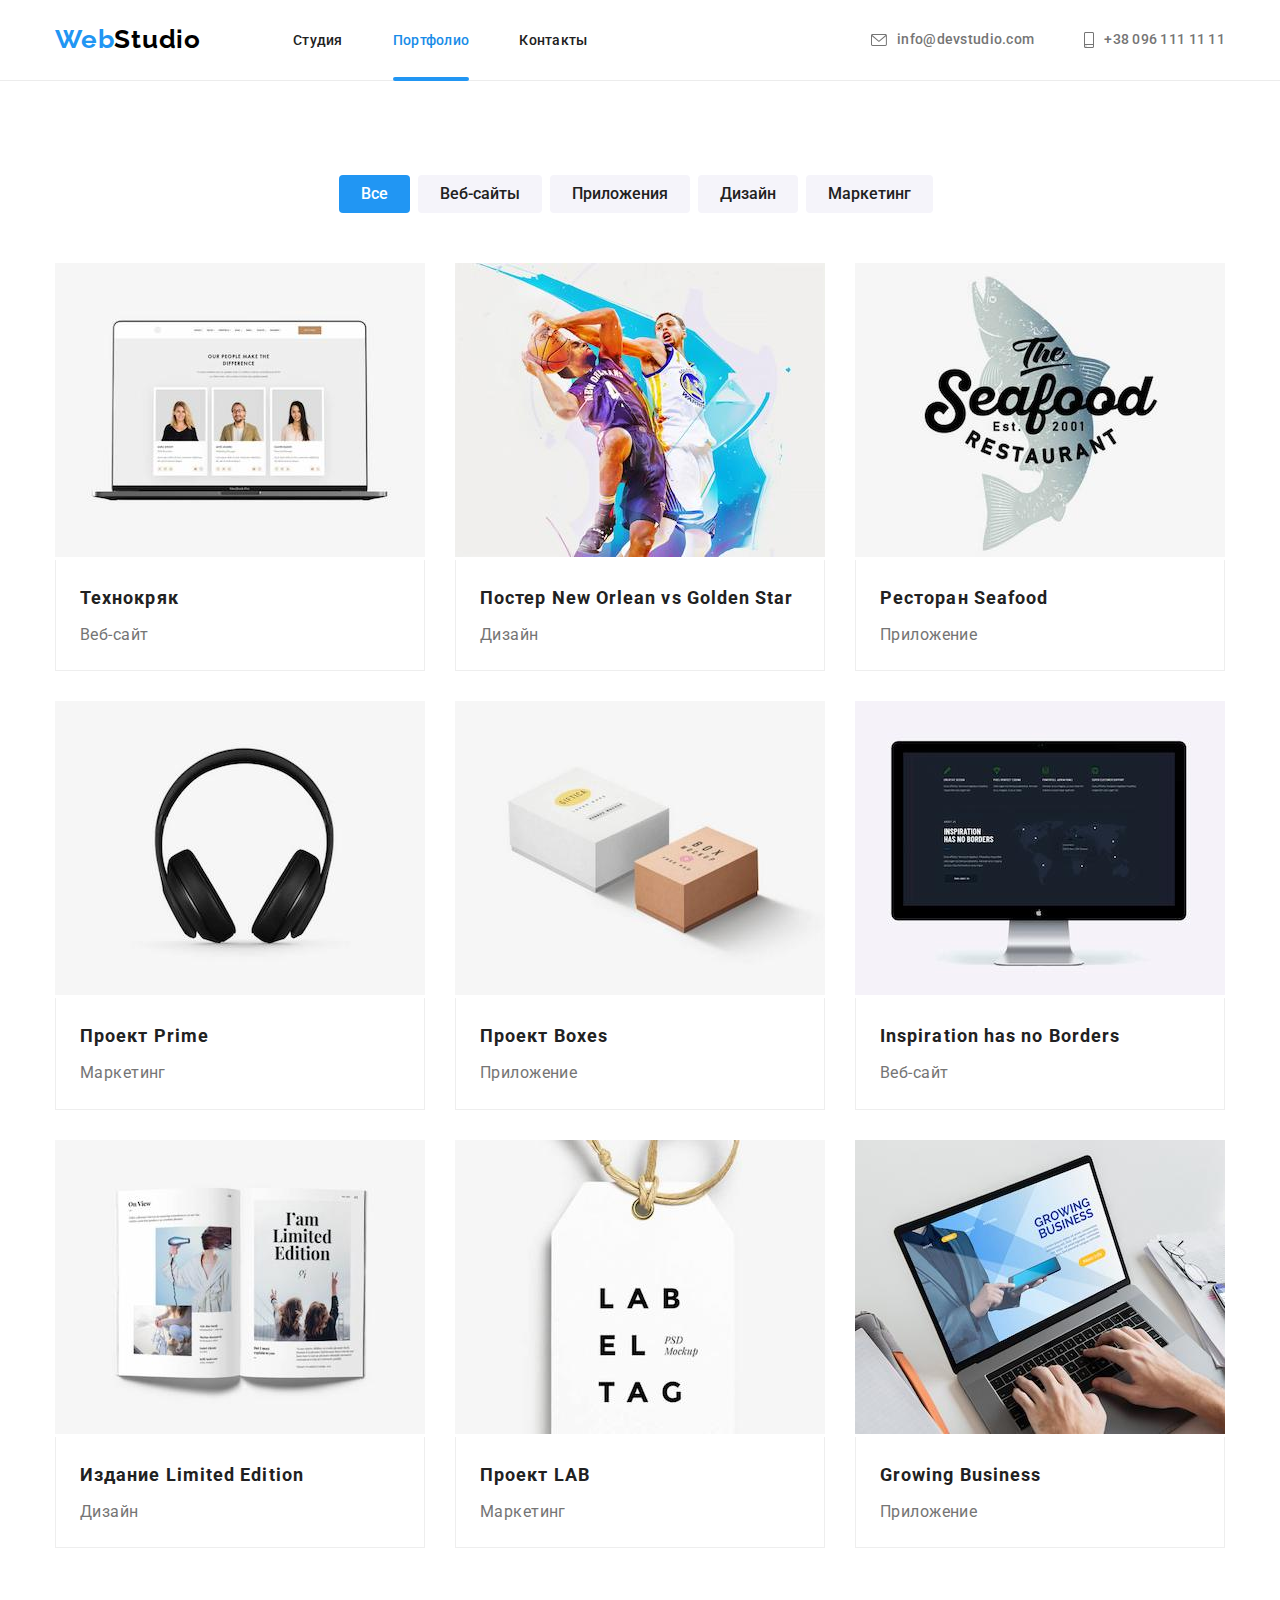
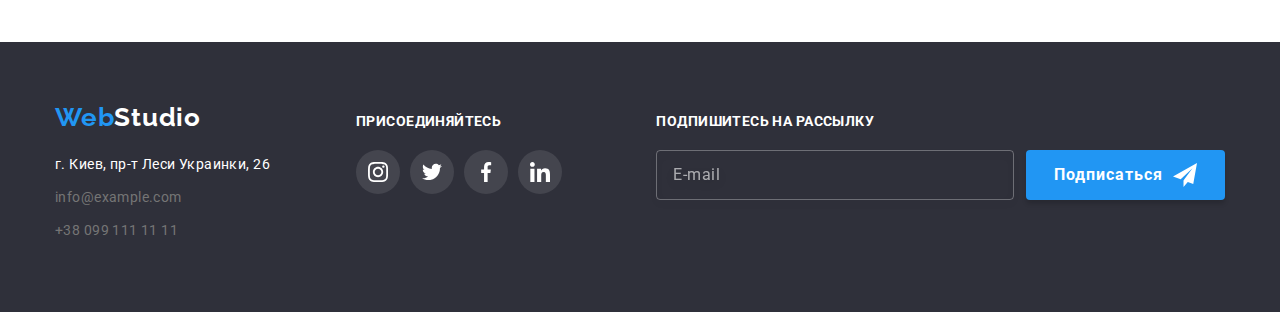
==== commit 2c7193dc: "add" ====
--- a/portfolio.html
+++ b/portfolio.html
@@ -7,7 +7,7 @@
     <link rel="preconnect" href="https://fonts.googleapis.com">
     <link rel="preconnect" href="https://fonts.gstatic.com" crossorigin>
     <link href="https://fonts.googleapis.com/css2?family=Raleway:wght@700&family=Roboto:wght@400;500;700;900&display=swap" rel="stylesheet">
-    <link rel="stylesheet" href="css/style.css">
+    <!-- <link rel="stylesheet" href="css/style.css"> -->
     <link rel="stylesheet" href="css/modern-normalize.css">
     <link rel="stylesheet" href="css/main.min.css">
     <title>Portfolio</title>
@@ -160,62 +160,62 @@
                 </ul> 
         </div>      
     </main>
-    <footer class="footer">
-        <div class="container footer-container">
-            <div class="adress-container">
-                <a href="" class="logo footer__logo">Web<span class="logo logo--light">Studio</span>
-                </a>
-                <address class="footer-adress">
-                    <ul class="footer-adress-list">
-                        <li class="footer-adress-list__item">
-                            <p class="footer-adress-list__text">г. Киев, пр-т Леси Украинки, 26</p>
-                        </li>
-                        <li class="footer-adress-list__item">
-                            <a href="mailto:info@example.com" class="footer-adress-list__link">info@example.com</a>
-                        </li>
-                        <li class="footer-adress-list__item">
-                            <a href="tel:+380991111111" class="footer-adress-list__link">+38 099 111 11 11</a>
+        <footer class="footer">
+            <div class="container footer-container">
+                <div class="adress-container">
+                    <a href="" class="logo footer__logo">Web<span class="logo logo--light">Studio</span>
+                    </a>
+                    <address class="footer-adress">
+                        <ul class="footer-adress-list">
+                            <li class="footer-adress-list__item">
+                                <p class="footer-adress-list__text">г. Киев, пр-т Леси Украинки, 26</p>
+                            </li>
+                            <li class="footer-adress-list__item">
+                                <a href="mailto:info@example.com" class="footer-adress-list__link">info@example.com</a>
+                            </li>
+                            <li class="footer-adress-list__item">
+                                <a href="tel:+380991111111" class="footer-adress-list__link">+38 099 111 11 11</a>
+                            </li>
+                        </ul>
+                    </address>
+                </div>
+                <div class="footer-contacts">
+                    <h3 class="footer-contacts__head">присоединяйтесь</h3>
+                    <ul class="footer-contacts-list">
+                        <li class="footer-contacts-list__item">
+                            <a href=""><svg class="footer-contacts__icon">
+                                    <use href="./images/icons.svg#icon-footerinstagram"></use>
+                                </svg></a>
+                        </li>
+                        <li class="footer-contacts-list__item">
+                            <a href=""><svg class="footer-contacts__icon">
+                                    <use href="./images/icons.svg#icon-footertwitter"></use>
+                                </svg></a>
+                        </li>
+                        <li class="footer-contacts-list__item">
+                            <a href=""><svg class="footer-contacts__icon">
+                                    <use href="./images/icons.svg#icon-footerfacebook"></use>
+                                </svg></a>
+                        </li>
+                        <li class="footer-contacts-list__item">
+                            <a href=""><svg class="footer-contacts__icon">
+                                    <use href="./images/icons.svg#icon-footerlinkedin"></use>
+                                </svg></a>
                         </li>
                     </ul>
-                </address>
+                </div>
+                <div class="phonetic-div">
+                    <label for="text" class="phonetic__text">Подпишитесь на рассылку</label>
+                    <form class="phonetic">
+                        <input type="text" id="text" placeholder="E-mail" class="phonetic__input">
+                        <button type="submit" class="phonetic__btn">Подписаться
+                            <svg class="phonetic__icon">
+                                <use href="./images/icons.svg#icon-telegram"></use>
+                            </svg>
+                        </button>
+                    </form>
+                </div>
             </div>
-            <div class="footer-contacts">
-                <h3 class="footer-contacts__head">присоединяйтесь</h3>
-                <ul class="footer-contacts-list">
-                    <li class="footer-contacts-list__item">
-                        <a href=""><svg class="footer-contacts__icon">
-                                <use href="./images/icons.svg#icon-footerinstagram"></use>
-                            </svg></a>
-                    </li>
-                    <li class="footer-contacts-list__item">
-                        <a href=""><svg class="footer-contacts__icon">
-                                <use href="./images/icons.svg#icon-footertwitter"></use>
-                            </svg></a>
-                    </li>
-                    <li class="footer-contacts-list__item">
-                        <a href=""><svg class="footer-contacts__icon">
-                                <use href="./images/icons.svg#icon-footerfacebook"></use>
-                            </svg></a>
-                    </li>
-                    <li class="footer-contacts-list__item">
-                        <a href=""><svg class="footer-contacts__icon">
-                                <use href="./images/icons.svg#icon-footerlinkedin"></use>
-                            </svg></a>
-                    </li>
-                </ul>
-            </div>
-            <div class="phonetic-div">
-                <label for="text" class="phonetic__text">Подпишитесь на рассылку</label>
-                <form class="phonetic">
-                    <input type="text" id="text" placeholder="E-mail" class="phonetic__input">
-                    <button type="submit" class="phonetic__btn">Подписаться
-                        <svg class="phonetic__icon">
-                            <use href="./images/icons.svg#icon-telegram"></use>
-                        </svg>
-                    </button>
-                </form>
-            </div>
-        </div>
-    </footer>
+        </footer>
 </body>
 </html>--- a/css/main.min.css
+++ b/css/main.min.css
@@ -1 +1 @@
-:root{--main: #fff;--sending: #2196F3;--after: #2196F3;--send-two: #188CE8;--main-text-color: #212121;--black: #000000;--second-main: #757575;--back: #2F303A;--second-back: #F5F4FA;--border-one: #ECECEC;--border-two: #EEEEEE;--border-three: #AFB1B8;--iconcolor: #AFB1B8;--footericon: #2F303A}body{font-family:"Roboto",sans-serif;background-color:var(--main);letter-spacing:.03em;font-size:14px}ul{list-style:none;margin:0;padding:0}h1,h2,h3,h4,h5,h6,p{margin:0;padding:0}img{max-width:100%}button{cursor:pointer}.container{width:1200px;padding-left:15px;padding-right:15px;margin-right:auto;margin-left:auto}.section{padding-top:94px;padding-bottom:94px}.visually-hidden{position:absolute;white-space:nowrap;width:1px;height:1px;overflow:hidden;border:0;padding:0;clip:rect(0 0 0 0);clip-path:inset(50%);margin:-1px}.header{display:flex;align-items:center;justify-content:space-between;border-bottom:1px solid var(--border-one)}.header__container{display:inline-flex}.navigation{align-items:center;display:flex}.header__logo{padding-top:24px;padding-bottom:25px}.logo{font-family:"Raleway";color:var(--sending);text-decoration:none;font-weight:700;font-size:26px;line-height:1.2;letter-spacing:.03em;margin-right:92px}.logo--dark{color:var(--black)}.navigation-list{display:flex}.navigation-list__link{position:relative;font-family:"Roboto";font-weight:500;line-height:1.1;letter-spacing:.02em;color:var(--main-text-color);margin-right:50px;text-decoration:none;padding-top:32px;padding-bottom:32px}.navigation-list__link:hover,.navigation-list__link:focus{position:relative;color:var(--sending);transition-property:color;transition-duration:250ms;transition-timing-function:cubic-bezier(0.4, 0, 0.2, 1)}.contacts{display:flex;align-items:center;margin-left:auto}.contacts__mail-icon{width:16px;height:12px;margin-right:10px;fill:currentColor}.contacts__mail-icon:hover,.contacts__mail-icon:focus{fill:currentColor;transition-property:color;transition-duration:250ms;transition-timing-function:cubic-bezier(0.4, 0, 0.2, 1)}.contacts__tel-icon{width:10px;height:16px;margin-right:10px;fill:currentColor}.contacts__tel-icon:hover,.contacts__tel-icon:focus{fill:currentColor;transition-property:color;transition-duration:250ms;transition-timing-function:cubic-bezier(0.4, 0, 0.2, 1)}.contacts__link{font-family:"Roboto";font-weight:500;line-height:1.1;letter-spacing:.02em;color:var(--second-main);text-decoration:none;display:flex;align-items:center;padding-top:32px;padding-bottom:32px}.contacts__link:hover,.contacts__link:focus{position:relative;color:var(--sending);transition-property:color;transition-duration:250ms;transition-timing-function:cubic-bezier(0.4, 0, 0.2, 1)}.contacts__item+.contacts__item{margin-left:50px}.navigation-list__link--active{color:var(--send-two)}.navigation-list__link--active::after{content:"";position:absolute;bottom:-1px;left:0;background-color:var(--after);border-radius:2px;height:4px;width:100%}footer{background-color:var(--back);padding-top:60px;padding-bottom:60px}.footer-container{display:flex;align-items:baseline}.logo--light{color:var(--main)}.footer-adress{padding-left:0;width:231px}.footer-adress-list{font-style:normal;margin-top:20px}.footer-adress-list__item{color:var(--main);margin-bottom:0;line-height:1.7;font-weight:400;margin-bottom:9px}.footer-adress-list__link{color:var(--second-main);line-height:1.7;font-weight:400;text-decoration:none;margin-bottom:9px;display:block}.footer-adress-list__link:hover,.footer-adress-list__link:focus{color:var(--sending);transition-property:color;transition-duration:250ms;transition-timing-function:cubic-bezier(0.4, 0, 0.2, 1)}.footer-contacts{margin-left:70px}.footer-contacts__head{font-family:"Roboto",sans-serif;font-weight:700;font-size:14px;line-height:1.14;text-transform:uppercase;color:var(--main);margin-bottom:20px}.footer-contacts-list{display:flex}.footer-contacts-list__item{width:44px;height:44px;margin-right:10px;border-radius:50%;text-align:center;background:rgba(255,255,255,.1)}.footer-contacts-list__item:hover,.footer-contacts-list__item:active{background-color:var(--sending);opacity:1;transition-property:background-color;transition-duration:250ms;transition-timing-function:cubic-bezier(0.4, 0, 0.2, 1)}.footer-contacts__icon{width:44px;height:44px;padding:12px;fill:var(--main)}.phonetic-div{margin-left:93px}.phonetic{display:flex;justify-content:center;align-items:center;margin-top:20px}.phonetic__text{font-style:normal;font-weight:700;font-size:14px;line-height:1.14;letter-spacing:.03em;text-transform:uppercase;color:var(--main);margin-bottom:20px}.phonetic__input{width:358px;height:50px;border:1px solid rgba(255,255,255,.3);box-sizing:border-box;filter:drop-shadow(0px 4px 4px rgba(0, 0, 0, 0.15));border-radius:4px;background-color:rgba(0,0,0,0);padding-left:16px;color:rgba(255,255,255,.6)}.phonetic__input:hover,.phonetic__input:focus{border:1px solid var(--sending);transition-property:border;transition-duration:250ms;transition-timing-function:cubic-bezier(0.4, 0, 0.2, 1)}.phonetic__input::placeholder{font-style:normal;font-weight:400;font-size:16px;line-height:1.25;display:flex;align-items:center;letter-spacing:.03em;color:rgba(255,255,255,.6)}.phonetic__btn{padding:10px 28px;margin-left:12px;font-style:normal;font-weight:700;font-size:16px;line-height:1.88;display:flex;align-items:center;text-align:center;letter-spacing:.06em;color:var(--main);background-color:var(--sending);box-shadow:0px 4px 4px rgba(0,0,0,.15);border-radius:4px;border:none}.phonetic__icon{width:24px;height:24px;margin-left:10px}.hero{max-width:1600px;margin:0 auto;background-color:var(--back);background-image:linear-gradient(rgba(47, 48, 58, 0.4), rgba(47, 48, 58, 0.4)),url("../images/bgimghw4.jpg");background-position:center;background-repeat:no-repeat;padding-top:200px;padding-bottom:200px;text-align:center}.hero__header{color:var(--main);font-weight:900;font-size:44px;line-height:1.4;letter-spacing:.06em;text-transform:uppercase;margin-bottom:30px}.hero__btn{color:var(--main);background-color:var(--sending);text-align:center;font-family:inherit;font-weight:700;font-size:16px;line-height:1.9;letter-spacing:.06em;padding:10px 32px;border-radius:4px;border:none}.hero__btn:hover{background-color:var(--send-two);transition-property:background-color;transition-duration:250ms;transition-timing-function:cubic-bezier(0.4, 0, 0.2, 1)}.details-list{display:flex}.details-list__item{width:270px;margin-right:30px}.icon-container{height:120px;align-items:center;justify-content:center;display:flex;background-color:var(--second-back);margin-bottom:30px}.details-list__icon{width:70px;height:70px}.details-list__head{font-family:"Roboto";color:var(--main-text-color);font-weight:700;font-size:14px;line-height:1.1;text-transform:uppercase;margin-bottom:10px}.details-list__text{color:var(--second-main);font-weight:400;line-height:1.7}.work-list__image{max-width:100%;display:block;height:auto}.work{padding-top:0}.work__head{text-align:center;color:var(--main-text-color);font-weight:700;font-size:36px;line-height:1.2;text-align:center;margin-bottom:50px;margin-top:0}.work-list{display:flex;justify-content:space-between;padding:0}.work-list__item{position:relative}.work-list__text{position:absolute;width:100%;height:70px;display:flex;align-items:center;justify-content:center;bottom:0;color:var(--main);font-weight:700;font-size:14px;line-height:1.14;text-align:center;letter-spacing:.03em;text-transform:uppercase;background-color:rgba(47,48,58,.8)}.team{background-color:var(--second-back)}.team__head{color:var(--main-text-color);font-weight:700;font-size:36px;line-height:1.2;text-align:center;margin-bottom:50px;margin-top:0}.team-list{display:flex;justify-content:space-between;padding:0}.team-list__item{background-color:var(--main);box-shadow:0px 1px 3px rgba(0,0,0,.12),0px 1px 1px rgba(0,0,0,.14),0px 2px 1px rgba(0,0,0,.2);border-radius:0px 0px 4px 4px}.team-list__name{font-weight:500;font-size:16px;line-height:1.2;text-align:center;margin-bottom:10px;margin-top:30px}.team-list__profession{color:var(--second-main);font-weight:400;font-size:16px;line-height:1.2;text-align:center;margin-bottom:16px}.connect-list{display:flex;justify-content:center;margin-bottom:30px}.connect-list__item{width:44px;height:44px;border-radius:50%;margin-right:10px;text-align:center}.connect-list__item:hover,.connect-list__item:focus{background-color:var(--sending);opacity:1;fill:var(--main);transition-property:background-color,fill;transition-duration:250ms;transition-timing-function:cubic-bezier(0.4, 0, 0.2, 1)}.connect-list__link{transition-property:fill;transition-duration:250ms;transition-timing-function:cubic-bezier(0.4, 0, 0.2, 1)}.connect-list__icon{text-align:center;width:44px;height:44px;padding:12px;fill:var(--iconcolor)}.connect-list__icon:hover,.connect-list__icon:focus{fill:var(--main);opacity:1}.clients__head{font-weight:700;font-size:36px;line-height:1.17;text-align:center;letter-spacing:.03em;color:var(--main-text-color);margin-bottom:50px}.clients-list{display:flex}.clients-list__item{margin-right:30px;text-align:center}.clients-list__icon{width:170px;height:92px;fill:var(--iconcolor);padding:16px 32px;border-radius:4px;border:1px solid var(--border-three)}.clients-list__icon:hover,.clients-list__icon:focus{fill:var(--sending);fill-opacity:1;border:1px solid var(--sending);transition-property:fill,border;transition-duration:250ms;transition-timing-function:cubic-bezier(0.4, 0, 0.2, 1)}.btn-list{display:flex;justify-content:center;margin-bottom:50px;margin-top:0}.btn-list__btn{font-family:inherit;font-weight:500;font-size:16px;line-height:1.6;text-align:center;padding:6px 22px;border:none;margin-right:8px;border-radius:4px;color:var(--main-text-color);background-color:var(--second-back)}.btn-list__btn--active{color:var(--main);background-color:var(--sending)}.btn-list__btn:hover,.btn-list__btn:focus{background-color:var(--sending);color:var(--main);box-shadow:0px 3px 1px rgba(0,0,0,.1),0px 1px 2px rgba(0,0,0,.08),0px 2px 2px rgba(0,0,0,.12);transition-property:background-color,color,box-shadow;transition-duration:250ms;transition-timing-function:cubic-bezier(0.4, 0, 0.2, 1)}.portfolio-list__link{text-decoration:none;display:block}.portfolio-list__link:hover{box-shadow:0px 1px 1px rgba(0,0,0,.12),0px 4px 4px rgba(0,0,0,.06),1px 4px 6px rgba(0,0,0,.16);transition-property:box-shadow;transition-duration:250ms;transition-timing-function:cubic-bezier(0.4, 0, 0.2, 1)}.portfolio-list__overlay{position:relative;overflow:hidden}.portfolio-list__img{margin-bottom:0}.portfolio-list__text-div{border-left:1px solid var(--border-two);border-right:1px solid var(--border-two);border-bottom:1px solid var(--border-two);padding:20px 0 20px 24px;overflow:hidden}.portfolio-list{display:flex;flex-wrap:wrap;margin-left:-30px;margin-top:-30px}.portfolio-list__item{margin-top:30px;margin-left:30px}.portfolio-list__link:hover .portfolio-list__overlay-text{transform:translateY(0);transition-property:transform;transition-duration:250ms;transition-timing-function:cubic-bezier(0.4, 0, 0.2, 1)}.portfolio-list__head{color:var(--main-text-color);font-weight:700;font-size:18px;line-height:2;letter-spacing:.06em;margin-bottom:4px}.portfolio-list__text{color:var(--second-main);font-weight:400;font-size:16px;line-height:1.9}.portfolio-list__overlay-text{position:absolute;width:100%;height:100%;right:0;bottom:0;font-weight:400;font-size:18px;line-height:1.55;letter-spacing:.03em;color:var(--main);background:rgba(33,150,243,.9);transform:translateY(100%);transition-duration:250ms;transition-timing-function:cubic-bezier(0.4, 0, 0.2, 1);padding-left:24px;padding-right:24px;padding-top:63px}.backdrop{position:fixed;top:0;left:0;width:100%;height:100%;background-color:rgba(0,0,0,.2);transform:scale(1);transition-duration:250ms;transition-timing-function:cubic-bezier(0.4, 0, 0.2, 1)}.backdrop.is-hidden{visibility:hidden;opacity:0;pointer-events:none}.modal-main{position:absolute;top:50%;left:50%;transform:translate(-50%, -50%);width:528px;height:581px;background-color:var(--main);border-radius:4px;align-items:center;padding:40px}.modal-close-btn{position:absolute;top:8px;right:8px;width:30px;height:30px;border-radius:50%;border:1px solid rgba(0,0,0,.1);background-color:rgba(0,0,0,0);justify-content:center}.modal-close-btn__icon{position:absolute;top:50%;left:50%;transform:translate(-50%, -50%);width:30px;height:30px;padding:10px;text-align:center}.modal-close-btn__icon:hover,.modal-close-btn__icon:focus{fill:var(--sending)}.modal-main__top-text{font-style:normal;font-weight:700;font-size:20px;line-height:1.15;text-align:center;letter-spacing:.03em;color:var(--main-text-color);margin-bottom:12px}.modal-form__label{font-family:"Roboto";font-style:normal;font-weight:400;font-size:12px;line-height:1.17;letter-spacing:.01em;color:var(--second-main)}.modal-form__input{height:40px;border:1px solid rgba(33,33,33,.2);border-radius:4px;width:100%;margin-top:4px;margin-bottom:10px;padding-left:42px;transition-property:border,outline;transition-duration:250ms;transition-timing-function:cubic-bezier(0.4, 0, 0.2, 1)}.modal-form__input:hover,.modal-form__input:focus{border:1px solid var(--sending);outline:var(--sending)}.modal-form__textarea{height:120px;width:100%;border:1px solid rgba(33,33,33,.2);border-radius:4px;resize:none;padding:12px 16px;margin-top:4px;margin-bottom:20px;transition-property:border,outline;transition-duration:250ms;transition-timing-function:cubic-bezier(0.4, 0, 0.2, 1)}.modal-form__textarea:hover,.modal-form__textarea:focus{border:1px solid var(--sending);outline:var(--sending)}.modal-form__textarea::placeholder{font-style:normal;font-weight:400;font-size:12px;line-height:1.17;letter-spacing:.01em;color:rgba(117,117,117,.5)}.modal-form__div{position:relative}.modal-form__icon{position:absolute;width:18px;height:18px;left:12px;top:45%;fill:currentColor;transform:translateY(-50%)}.modal-form__input:hover,.modal-form__input:focus+.modal-form__icon{fill:var(--sending)}.modal-form__btn{color:var(--main);background-color:var(--sending);font-family:inherit;font-weight:700;font-size:16px;line-height:1.9;letter-spacing:.06em;padding:10px 55px;border-radius:4px;border:none;margin-top:30px;margin-right:auto;margin-left:auto;display:flex}.modal-form__check-text{font-weight:400;font-size:14px;line-height:1.7;letter-spacing:.03em;color:var(--second-main)}.modal-form__check-span{display:flex;justify-content:center;align-items:center}.modal-form__check-span::before{content:"";width:16px;height:15px;border:2px solid var(--main-text-color);border-radius:2px;display:inline-block;margin-right:8px;transition-property:border;transition-duration:250ms;transition-timing-function:cubic-bezier(0.4, 0, 0.2, 1)}.modal-form__check-span::before:focus,.modal-form__check-span::before:hover{border:2px solid var(--sending)}.checkbox:checked+.modal-form__check-span::before{background-origin:border-box;background-size:contain;background-position:center;border-color:rgba(0,0,0,0);background-color:var(--main);background-image:url("../images/iconcheck.svg")}.checkbox:hover+.modal-form__check-span::before,.checkbox:focus+.modal-form__check-span::before{border:2px solid var(--sending)}.modal-form__link{font-weight:400;font-size:14px;line-height:1.7;letter-spacing:.03em;text-decoration-line:underline;color:var(--sending)}.last{margin-right:0}/*# sourceMappingURL=main.min.css.map */+:root{--main: #fff;--sending: #2196F3;--after: #2196F3;--send-two: #188CE8;--main-text-color: #212121;--black: #000000;--second-main: #757575;--back: #2F303A;--second-back: #F5F4FA;--border-one: #ECECEC;--border-two: #EEEEEE;--border-three: #AFB1B8;--iconcolor: #AFB1B8;--footericon: #2F303A}body{font-family:"Roboto",sans-serif;background-color:var(--main);letter-spacing:.03em;font-size:14px}ul{list-style:none;margin:0;padding:0}h1,h2,h3,h4,h5,h6,p{margin:0;padding:0}img{max-width:100%}button{cursor:pointer}.container{width:1200px;padding-left:15px;padding-right:15px;margin-right:auto;margin-left:auto}.section{padding-top:94px;padding-bottom:94px}.visually-hidden{position:absolute;white-space:nowrap;width:1px;height:1px;overflow:hidden;border:0;padding:0;clip:rect(0 0 0 0);clip-path:inset(50%);margin:-1px}.header{display:flex;align-items:center;justify-content:space-between;border-bottom:1px solid var(--border-one)}.header__container{display:inline-flex}.navigation{align-items:center;display:flex}.header__logo{padding-top:24px;padding-bottom:25px;margin-right:92px}.logo{font-family:"Raleway";color:var(--sending);text-decoration:none;font-weight:700;font-size:26px;line-height:1.2;letter-spacing:.03em}.logo--dark{color:var(--black)}.navigation-list{display:flex}.navigation-list__link{position:relative;font-family:"Roboto";font-weight:500;line-height:1.1;letter-spacing:.02em;color:var(--main-text-color);margin-right:50px;text-decoration:none;padding-top:32px;padding-bottom:32px}.navigation-list__link:hover,.navigation-list__link:focus{position:relative;color:var(--sending);transition-property:color;transition-duration:250ms;transition-timing-function:cubic-bezier(0.4, 0, 0.2, 1)}.contacts{display:flex;align-items:center;margin-left:auto}.contacts__mail-icon{width:16px;height:12px;margin-right:10px;fill:currentColor}.contacts__mail-icon:hover,.contacts__mail-icon:focus{fill:currentColor;transition-property:color;transition-duration:250ms;transition-timing-function:cubic-bezier(0.4, 0, 0.2, 1)}.contacts__tel-icon{width:10px;height:16px;margin-right:10px;fill:currentColor}.contacts__tel-icon:hover,.contacts__tel-icon:focus{fill:currentColor;transition-property:color;transition-duration:250ms;transition-timing-function:cubic-bezier(0.4, 0, 0.2, 1)}.contacts__link{font-family:"Roboto";font-weight:500;line-height:1.1;letter-spacing:.02em;color:var(--second-main);text-decoration:none;display:flex;align-items:center;padding-top:32px;padding-bottom:32px}.contacts__link:hover,.contacts__link:focus{position:relative;color:var(--sending);transition-property:color;transition-duration:250ms;transition-timing-function:cubic-bezier(0.4, 0, 0.2, 1)}.contacts__item+.contacts__item{margin-left:50px}.navigation-list__link--active{color:var(--send-two)}.navigation-list__link--active::after{content:"";position:absolute;bottom:-1px;left:0;background-color:var(--after);border-radius:2px;height:4px;width:100%}footer{background-color:var(--back);padding-top:60px;padding-bottom:60px}.footer-container{display:flex;align-items:baseline}.logo--light{color:var(--main)}.footer-adress{padding-left:0;width:231px}.footer-adress-list{font-style:normal;margin-top:20px}.footer-adress-list__item{color:var(--main);margin-bottom:0;line-height:1.7;font-weight:400;margin-bottom:9px}.footer-adress-list__link{color:var(--second-main);line-height:1.7;font-weight:400;text-decoration:none;margin-bottom:9px;display:block}.footer-adress-list__link:hover,.footer-adress-list__link:focus{color:var(--sending);transition-property:color;transition-duration:250ms;transition-timing-function:cubic-bezier(0.4, 0, 0.2, 1)}.footer-contacts{margin-left:70px}.footer-contacts__head{font-family:"Roboto",sans-serif;font-weight:700;font-size:14px;line-height:1.14;text-transform:uppercase;color:var(--main);margin-bottom:20px}.footer-contacts-list{display:flex}.footer-contacts-list__item{width:44px;height:44px;margin-right:10px;border-radius:50%;text-align:center;background:rgba(255,255,255,.1)}.footer-contacts-list__item:hover,.footer-contacts-list__item:active{background-color:var(--sending);opacity:1;transition-property:background-color;transition-duration:250ms;transition-timing-function:cubic-bezier(0.4, 0, 0.2, 1)}.footer-contacts__icon{width:44px;height:44px;padding:12px;fill:var(--main)}.phonetic-div{margin-left:auto}.phonetic{display:flex;justify-content:center;align-items:center;margin-top:20px}.phonetic__text{font-style:normal;font-weight:700;font-size:14px;line-height:1.14;letter-spacing:.03em;text-transform:uppercase;color:var(--main);margin-bottom:20px}.phonetic__input{width:358px;height:50px;border:1px solid rgba(255,255,255,.3);box-sizing:border-box;filter:drop-shadow(0px 4px 4px rgba(0, 0, 0, 0.15));border-radius:4px;background-color:rgba(0,0,0,0);padding-left:16px;color:rgba(255,255,255,.6)}.phonetic__input:hover,.phonetic__input:focus{border:1px solid var(--sending);transition-property:border;transition-duration:250ms;transition-timing-function:cubic-bezier(0.4, 0, 0.2, 1)}.phonetic__input::placeholder{font-style:normal;font-weight:400;font-size:16px;line-height:1.25;display:flex;align-items:center;letter-spacing:.03em;color:rgba(255,255,255,.6)}.phonetic__btn{padding:10px 28px;margin-left:12px;font-style:normal;font-weight:700;font-size:16px;line-height:1.88;display:flex;align-items:center;text-align:center;letter-spacing:.06em;color:var(--main);background-color:var(--sending);box-shadow:0px 4px 4px rgba(0,0,0,.15);border-radius:4px;border:none}.phonetic__icon{width:24px;height:24px;margin-left:10px}.hero{max-width:1600px;margin:0 auto;background-color:var(--back);background-image:linear-gradient(rgba(47, 48, 58, 0.4), rgba(47, 48, 58, 0.4)),url("../images/bgimghw4.jpg");background-position:center;background-repeat:no-repeat;padding-top:200px;padding-bottom:200px;text-align:center}.hero__header{color:var(--main);font-weight:900;font-size:44px;line-height:1.4;letter-spacing:.06em;text-transform:uppercase;margin-bottom:30px}.hero__btn{color:var(--main);background-color:var(--sending);text-align:center;font-family:inherit;font-weight:700;font-size:16px;line-height:1.9;letter-spacing:.06em;padding:10px 32px;border-radius:4px;border:none}.hero__btn:hover{background-color:var(--send-two);transition-property:background-color;transition-duration:250ms;transition-timing-function:cubic-bezier(0.4, 0, 0.2, 1)}.details-list{display:flex}.details-list__item{width:270px;margin-right:30px}.icon-container{height:120px;align-items:center;justify-content:center;display:flex;background-color:var(--second-back);margin-bottom:30px}.details-list__icon{width:70px;height:70px}.details-list__head{font-family:"Roboto";color:var(--main-text-color);font-weight:700;font-size:14px;line-height:1.1;text-transform:uppercase;margin-bottom:10px}.details-list__text{color:var(--second-main);font-weight:400;line-height:1.7}.work-list__image{max-width:100%;display:block;height:auto}.work{padding-top:0}.work__head{text-align:center;color:var(--main-text-color);font-weight:700;font-size:36px;line-height:1.2;text-align:center;margin-bottom:50px;margin-top:0}.work-list{display:flex;justify-content:space-between;padding:0}.work-list__item{position:relative}.work-list__text{position:absolute;width:100%;height:70px;display:flex;align-items:center;justify-content:center;bottom:0;color:var(--main);font-weight:700;font-size:14px;line-height:1.14;text-align:center;letter-spacing:.03em;text-transform:uppercase;background-color:rgba(47,48,58,.8)}.team{background-color:var(--second-back)}.team__head{color:var(--main-text-color);font-weight:700;font-size:36px;line-height:1.2;text-align:center;margin-bottom:50px;margin-top:0}.team-list{display:flex;justify-content:space-between;padding:0}.team-list__item{background-color:var(--main);box-shadow:0px 1px 3px rgba(0,0,0,.12),0px 1px 1px rgba(0,0,0,.14),0px 2px 1px rgba(0,0,0,.2);border-radius:0px 0px 4px 4px}.team-list__name{font-weight:500;font-size:16px;line-height:1.2;text-align:center;margin-bottom:10px;margin-top:30px}.team-list__profession{color:var(--second-main);font-weight:400;font-size:16px;line-height:1.2;text-align:center;margin-bottom:16px}.connect-list{display:flex;justify-content:center;margin-bottom:30px}.connect-list__item{width:44px;height:44px;border-radius:50%;margin-right:10px;text-align:center}.connect-list__item:hover,.connect-list__item:focus{background-color:var(--sending);opacity:1;fill:var(--main);transition-property:background-color,fill;transition-duration:250ms;transition-timing-function:cubic-bezier(0.4, 0, 0.2, 1)}.connect-list__link{transition-property:fill;transition-duration:250ms;transition-timing-function:cubic-bezier(0.4, 0, 0.2, 1)}.connect-list__icon{text-align:center;width:44px;height:44px;padding:12px;fill:var(--iconcolor)}.connect-list__icon:hover,.connect-list__icon:focus{fill:var(--main);opacity:1}.clients__head{font-weight:700;font-size:36px;line-height:1.17;text-align:center;letter-spacing:.03em;color:var(--main-text-color);margin-bottom:50px}.clients-list{display:flex}.clients-list__item{margin-right:30px;text-align:center}.clients-list__icon{width:170px;height:92px;fill:var(--iconcolor);padding:16px 32px;border-radius:4px;border:1px solid var(--border-three)}.clients-list__icon:hover,.clients-list__icon:focus{fill:var(--sending);fill-opacity:1;border:1px solid var(--sending);transition-property:fill,border;transition-duration:250ms;transition-timing-function:cubic-bezier(0.4, 0, 0.2, 1)}.btn-list{display:flex;justify-content:center;margin-bottom:50px;margin-top:0}.btn-list__btn{font-family:inherit;font-weight:500;font-size:16px;line-height:1.6;text-align:center;padding:6px 22px;border:none;margin-right:8px;border-radius:4px;color:var(--main-text-color);background-color:var(--second-back)}.btn-list__btn--active{color:var(--main);background-color:var(--sending)}.btn-list__btn:hover,.btn-list__btn:focus{background-color:var(--sending);color:var(--main);box-shadow:0px 3px 1px rgba(0,0,0,.1),0px 1px 2px rgba(0,0,0,.08),0px 2px 2px rgba(0,0,0,.12);transition-property:background-color,color,box-shadow;transition-duration:250ms;transition-timing-function:cubic-bezier(0.4, 0, 0.2, 1)}.portfolio-list__link{text-decoration:none;display:block}.portfolio-list__link:hover{box-shadow:0px 1px 1px rgba(0,0,0,.12),0px 4px 4px rgba(0,0,0,.06),1px 4px 6px rgba(0,0,0,.16);transition-property:box-shadow;transition-duration:250ms;transition-timing-function:cubic-bezier(0.4, 0, 0.2, 1)}.portfolio-list__overlay{position:relative;overflow:hidden}.portfolio-list__img{margin-bottom:0}.portfolio-list__text-div{border-left:1px solid var(--border-two);border-right:1px solid var(--border-two);border-bottom:1px solid var(--border-two);padding:20px 0 20px 24px;overflow:hidden}.portfolio-list{display:flex;flex-wrap:wrap;margin-left:-30px;margin-top:-30px}.portfolio-list__item{margin-top:30px;margin-left:30px}.portfolio-list__link:hover .portfolio-list__overlay-text{transform:translateY(0);transition-property:transform;transition-duration:250ms;transition-timing-function:cubic-bezier(0.4, 0, 0.2, 1)}.portfolio-list__head{color:var(--main-text-color);font-weight:700;font-size:18px;line-height:2;letter-spacing:.06em;margin-bottom:4px}.portfolio-list__text{color:var(--second-main);font-weight:400;font-size:16px;line-height:1.9}.portfolio-list__overlay-text{position:absolute;width:100%;height:100%;right:0;bottom:0;font-weight:400;font-size:18px;line-height:1.55;letter-spacing:.03em;color:var(--main);background:rgba(33,150,243,.9);transform:translateY(100%);transition-duration:250ms;transition-timing-function:cubic-bezier(0.4, 0, 0.2, 1);padding-left:24px;padding-right:24px;padding-top:63px}.backdrop{position:fixed;top:0;left:0;width:100%;height:100%;background-color:rgba(0,0,0,.2);transform:scale(1);transition-duration:250ms;transition-timing-function:cubic-bezier(0.4, 0, 0.2, 1)}.backdrop.is-hidden{visibility:hidden;opacity:0;pointer-events:none}.modal-main{position:absolute;top:50%;left:50%;transform:translate(-50%, -50%);width:528px;height:581px;background-color:var(--main);border-radius:4px;align-items:center;padding:40px}.modal-close-btn{position:absolute;top:8px;right:8px;width:30px;height:30px;border-radius:50%;border:1px solid rgba(0,0,0,.1);background-color:rgba(0,0,0,0);justify-content:center}.modal-close-btn__icon{position:absolute;top:50%;left:50%;transform:translate(-50%, -50%);width:30px;height:30px;padding:10px;text-align:center}.modal-close-btn__icon:hover,.modal-close-btn__icon:focus{fill:var(--sending)}.modal-main__top-text{font-style:normal;font-weight:700;font-size:20px;line-height:1.15;text-align:center;letter-spacing:.03em;color:var(--main-text-color);margin-bottom:12px}.modal-form__label{font-family:"Roboto";font-style:normal;font-weight:400;font-size:12px;line-height:1.17;letter-spacing:.01em;color:var(--second-main)}.modal-form__input{height:40px;border:1px solid rgba(33,33,33,.2);border-radius:4px;width:100%;margin-top:4px;margin-bottom:10px;padding-left:42px;transition-property:border,outline;transition-duration:250ms;transition-timing-function:cubic-bezier(0.4, 0, 0.2, 1)}.modal-form__input:hover,.modal-form__input:focus{border:1px solid var(--sending);outline:var(--sending)}.modal-form__textarea{height:120px;width:100%;border:1px solid rgba(33,33,33,.2);border-radius:4px;resize:none;padding:12px 16px;margin-top:4px;margin-bottom:20px;transition-property:border,outline;transition-duration:250ms;transition-timing-function:cubic-bezier(0.4, 0, 0.2, 1)}.modal-form__textarea:hover,.modal-form__textarea:focus{border:1px solid var(--sending);outline:var(--sending)}.modal-form__textarea::placeholder{font-style:normal;font-weight:400;font-size:12px;line-height:1.17;letter-spacing:.01em;color:rgba(117,117,117,.5)}.modal-form__div{position:relative}.modal-form__icon{position:absolute;width:18px;height:18px;left:12px;top:45%;fill:currentColor;transform:translateY(-50%)}.modal-form__input:hover,.modal-form__input:focus+.modal-form__icon{fill:var(--sending)}.modal-form__btn{color:var(--main);background-color:var(--sending);font-family:inherit;font-weight:700;font-size:16px;line-height:1.9;letter-spacing:.06em;padding:10px 55px;border-radius:4px;border:none;margin-top:30px;margin-right:auto;margin-left:auto;display:flex}.modal-form__check-text{font-weight:400;font-size:14px;line-height:1.7;letter-spacing:.03em;color:var(--second-main)}.modal-form__check-span{display:flex;justify-content:center;align-items:center}.modal-form__check-span::before{content:"";width:16px;height:15px;border:2px solid var(--main-text-color);border-radius:2px;display:inline-block;margin-right:8px;transition-property:border;transition-duration:250ms;transition-timing-function:cubic-bezier(0.4, 0, 0.2, 1)}.modal-form__check-span::before:focus,.modal-form__check-span::before:hover{border:2px solid var(--sending)}.checkbox:checked+.modal-form__check-span::before{background-origin:border-box;background-size:contain;background-position:center;border-color:rgba(0,0,0,0);background-color:var(--main);background-image:url("../images/iconcheck.svg")}.checkbox:hover+.modal-form__check-span::before,.checkbox:focus+.modal-form__check-span::before{border:2px solid var(--sending)}.modal-form__link{font-weight:400;font-size:14px;line-height:1.7;letter-spacing:.03em;text-decoration-line:underline;color:var(--sending)}.last{margin-right:0}/*# sourceMappingURL=main.min.css.map */